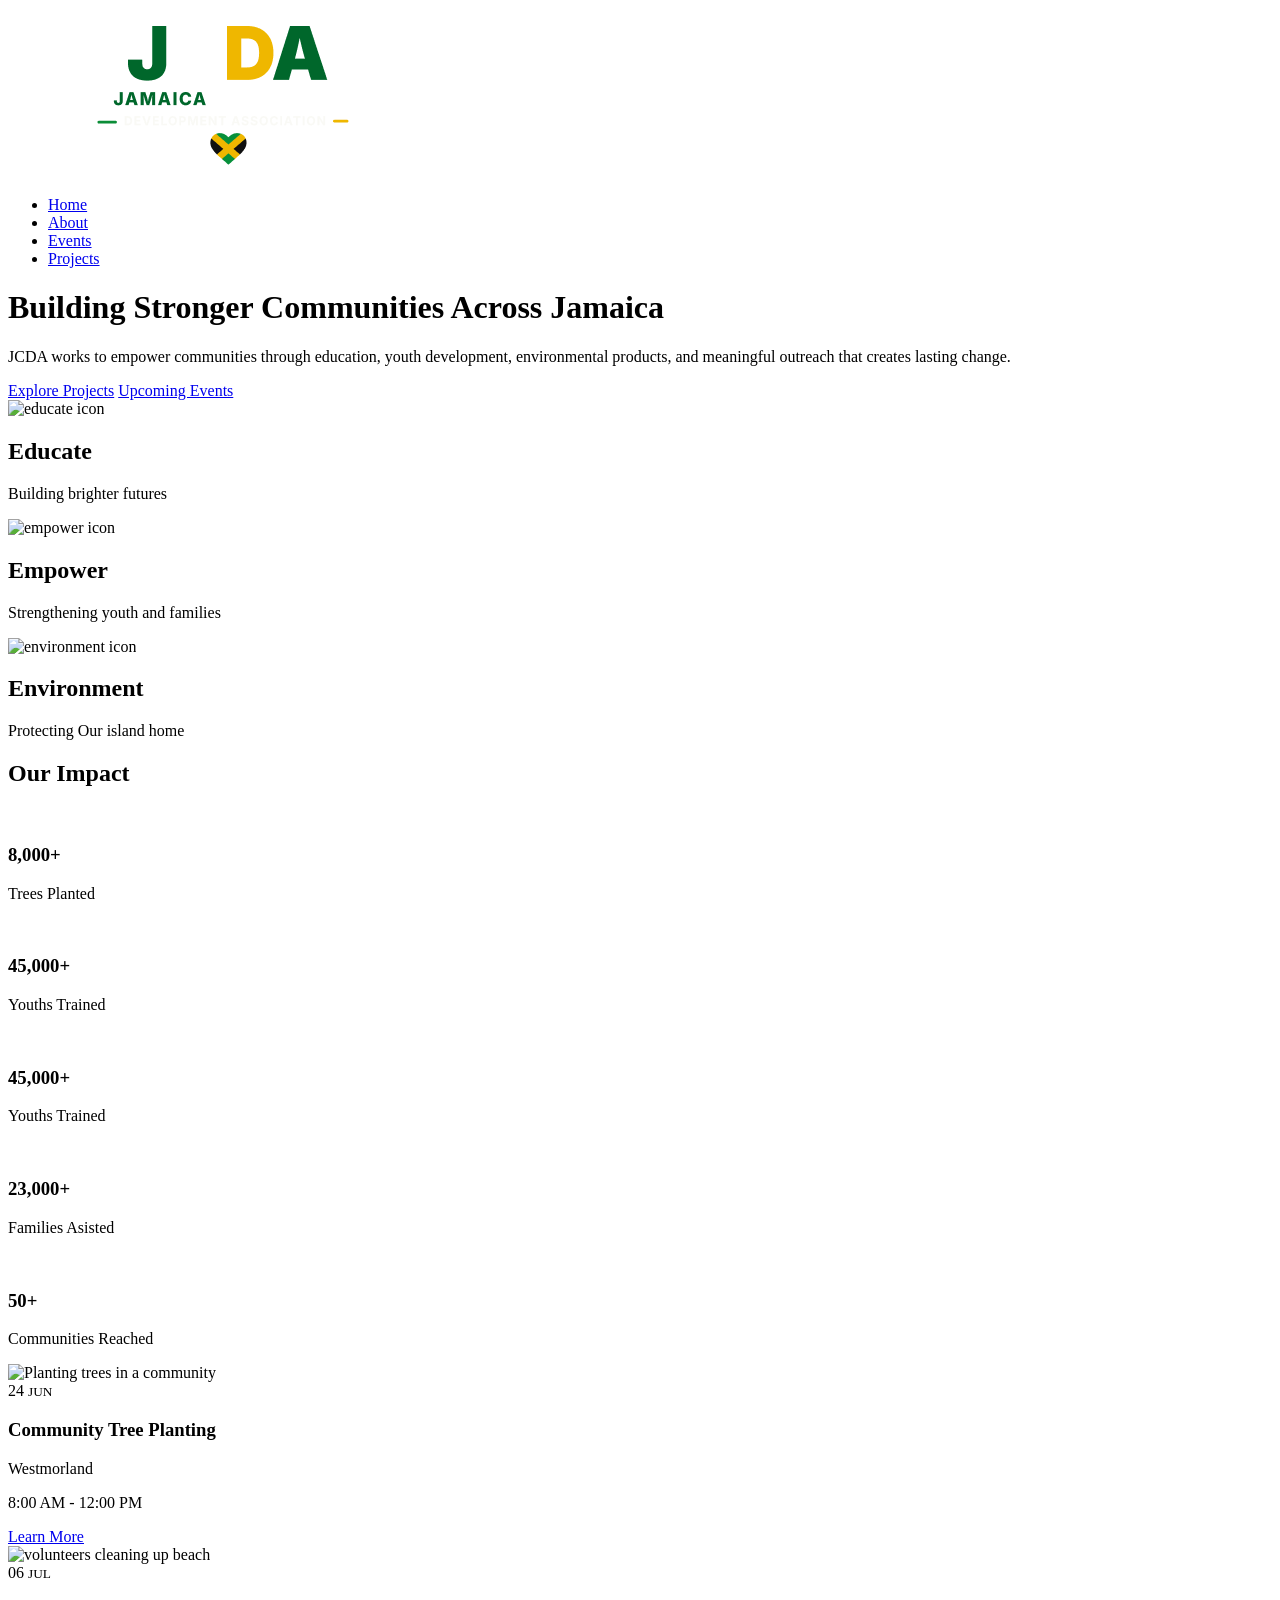
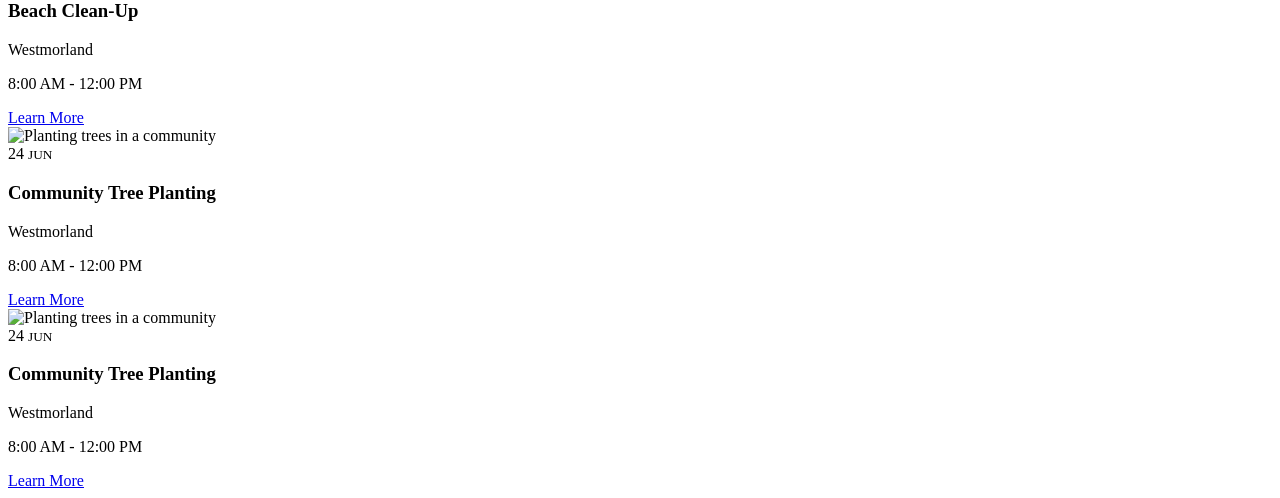
==== index.html @ 57beef75 "html for home page, styles and script added" ====
<!DOCTYPE html>
<html lang="en">

<head>
    <meta charset="UTF-8">
    <meta name="viewport" content="width=device-width, initial-scale=1.0">
    <title>Home Page | JCDA</title>
    <link rel="stylesheet" href="style.css">
</head>

<body>
    <header class="header-bg">
        <div class="overlay"></div>
        <div class="hero-content">
            <div class="nav-content">
                <div class="logo">
                    <img src="images/jcda-logo.png" alt="jcda logo">
                </div>
                <nav class="nav-menu">
                    <ul class="nav-list">
                        <li class="nav-items"><a class="nav-links" href="index.html">Home</a></li>
                        <li class="nav-items"><a class="nav-links" href="about.html">About</a></li>
                        <li class="nav-items"><a class="nav-links" href="events.html">Events</a></li>
                        <li class="nav-items"><a class="nav-links" href="projects-gallery.html">Projects</a></li>
                        <!-- <li class="nav-items"><button><a class="nav-links" href="#">Donate</a></button></li> -->

                    </ul>
                </nav>
            </div>
            <div class="hero">
                <h1 class="hero-text">Building Stronger Communities <span>Across Jamaica</span></h1>
                <div class="underline"></div>
                <p> JCDA works to empower communities through education, youth development, environmental products, and
                    meaningful outreach that creates lasting change.</p>
                <div class="hero-btn">
                    <a href="projects-gallery.html" class="btn primary-btn">Explore Projects</a>
                    <a href="events.html" class="btn secondary-btn">Upcoming Events</a>
                </div>
            </div>

            <div class="focus-area">

                <article class="focus-items focus-educate">
                    <div class="focus-icon">
                        <img src="images/educate-icon.png" alt="educate icon">
                    </div>
                    <div class="focus-text">
                        <h2>Educate</h2>
                        <p>Building brighter futures</p>
                    </div>
                </article>
                <article class="focus-items focus-empower">
                    <div class="focus-icon">
                        <img src="images/empower-icon.png" alt="empower icon">
                    </div>
                    <div class="focus-text">
                        <h2>Empower</h2>
                        <p>Strengthening youth and families</p>
                    </div>
                </article>
                <article class="focus-items focus-environment">
                    <div class="focus-icon">
                        <img src="images/environment-icon.png" alt="environment icon">
                    </div>
                    <div class="focus-text">
                        <h2>Environment</h2>
                        <p>Protecting Our island home</p>
                    </div>
                </article>
            </div>
        </div>
        <div>
        </div>
    </header>
    <main>
        <section class="impact-sec">
            <div class="impact-content">
                <div class="impact-title">
                    <h2>Our Impact</h2>
                </div>
                <div class="impact-list">
                    <article class="impact-items">
                        <div class="impact-icon green-icon">
                            <img src="images/tree-icon.png" alt="">
                        </div>
                        <div class="impact-text">
                            <h3>8,000+</h3>
                            <p>Trees Planted</p>
                        </div>
                    </article>

                    <article class="impact-items">
                        <div class="impact-icon green-icon-color">
                            <img src="images/youth-icon.png" alt="">
                        </div>
                        <div class="impact-text">
                            <h3>45,000+</h3>
                            <p>Youths Trained</p>
                        </div>
                    </article>

                    <article class="impact-items">
                        <div class="impact-icon gold-icon-color">
                            <img src="images/youth-icon.png" alt="">
                        </div>
                        <div class="impact-text">
                            <h3>45,000+</h3>
                            <p>Youths Trained</p>
                        </div>
                    </article>

                     <article class="impact-items">
                        <div class="impact-icon green-icon-color">
                            <img src="images/youth-icon.png" alt="">
                        </div>
                        <div class="impact-text">
                            <h3>23,000+</h3>
                            <p>Families Asisted</p>
                        </div>
                    </article>

                     <article class="impact-items">
                        <div class="impact-icon green-icon-color">
                            <img src="images/community-center-icon.png" alt="">
                        </div>
                        <div class="impact-text">
                            <h3>50+</h3>
                            <p>Communities Reached</p>
                        </div>
                    </article>
                </div>

            </div>

        </section>

        <div class="events_list">
            <article class="event-card">
                <div class="event-image">
                    <img src="images/tree_planting" alt="Planting trees in a community">

                    <div class="event-date">
                        <span>24</span>
                        <small>JUN</small>
                    </div>
                </div>

                <div class="event-content">
                    <h3>Community Tree Planting</h3>
                    <p class="event-location"> Westmorland</p>
                    <p class="event-time"> 8:00 AM - 12:00 PM</p>
                    <a href="events.html" class="learn-link">Learn More</a>
                </div>

            </article>

             <article class="event-card">
                <div class="event-image">
                    <img src="images/beach_clean_up" alt="volunteers cleaning up beach">

                    <div class="event-date">
                        <span>06</span>
                        <small>JUL</small>
                    </div>
                </div>

                <div class="event-content">
                    <h3>Beach Clean-Up</h3>
                    <p class="event-location"> Westmorland</p>
                    <p class="event-time"> 8:00 AM - 12:00 PM</p>
                    <a href="events.html" class="learn-link">Learn More</a>
                </div>

            </article>
             <article class="event-card">
                <div class="event-image">
                    <img src="images/tree_planting" alt="Planting trees in a community">

                    <div class="event-date">
                        <span>24</span>
                        <small>JUN</small>
                    </div>
                </div>

                <div class="event-content">
                    <h3>Community Tree Planting</h3>
                    <p class="event-location"> Westmorland</p>
                    <p class="event-time"> 8:00 AM - 12:00 PM</p>
                    <a href="events.html" class="learn-link">Learn More</a>
                </div>

            </article>
             <article class="event-card">
                <div class="event-image">
                    <img src="images/tree_planting" alt="Planting trees in a community">

                    <div class="event-date">
                        <span>24</span>
                        <small>JUN</small>
                    </div>
                </div>

                <div class="event-content">
                    <h3>Community Tree Planting</h3>
                    <p class="event-location"> Westmorland</p>
                    <p class="event-time"> 8:00 AM - 12:00 PM</p>
                    <a href="events.html" class="learn-link">Learn More</a>
                </div>

            </article>
        </div>

    </main>

</body>

</html>
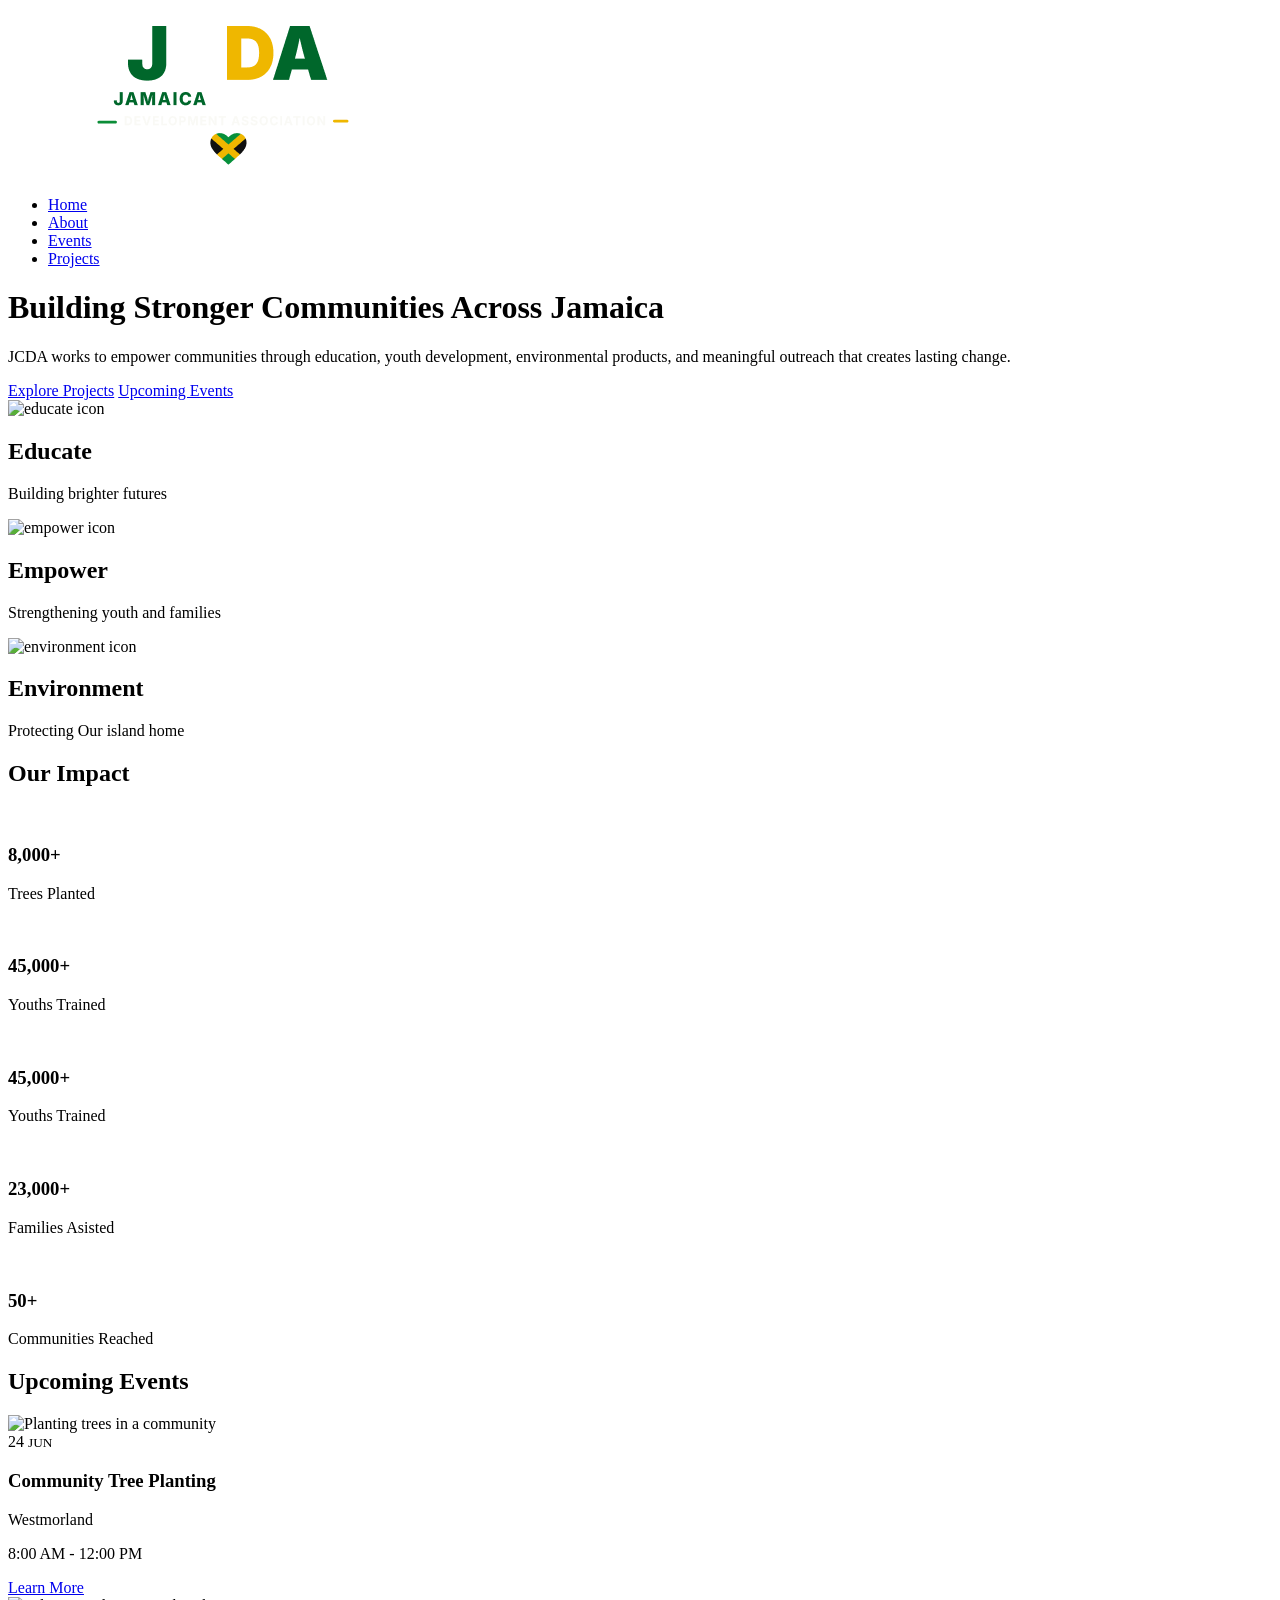
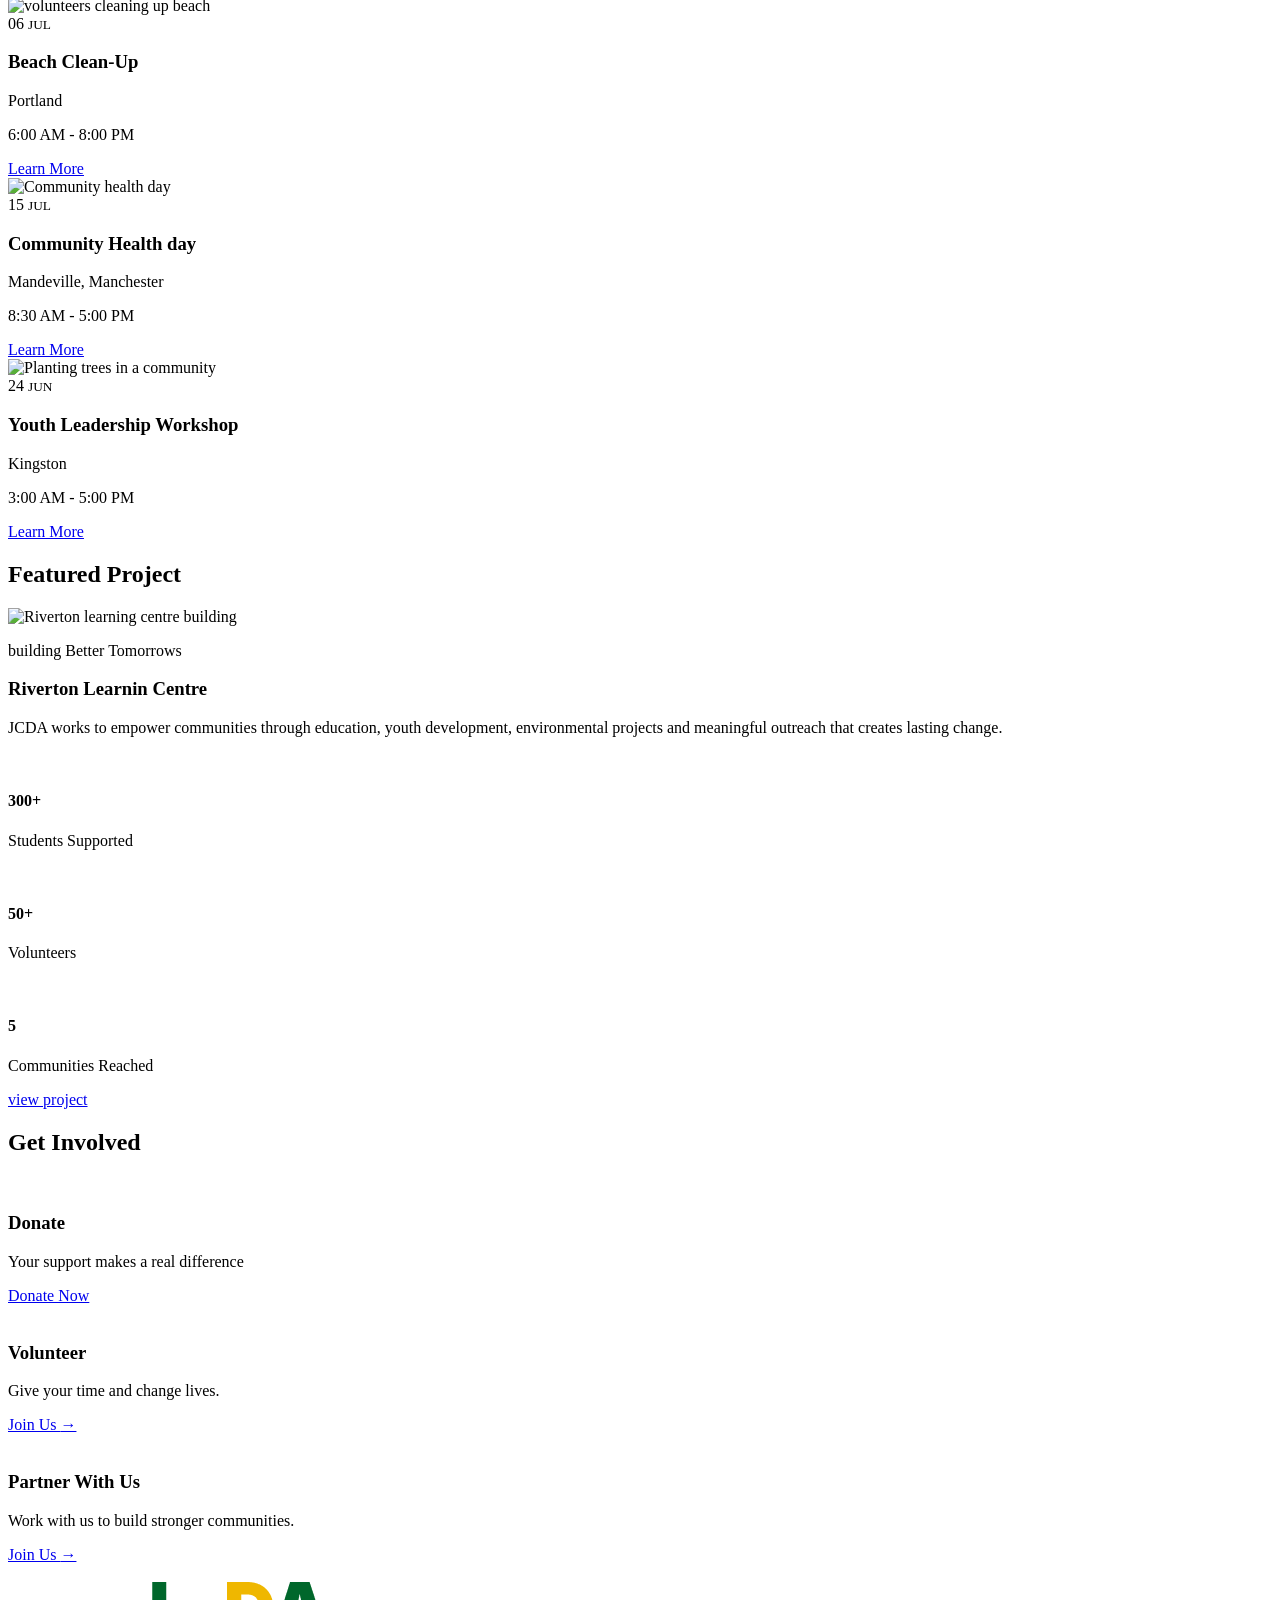
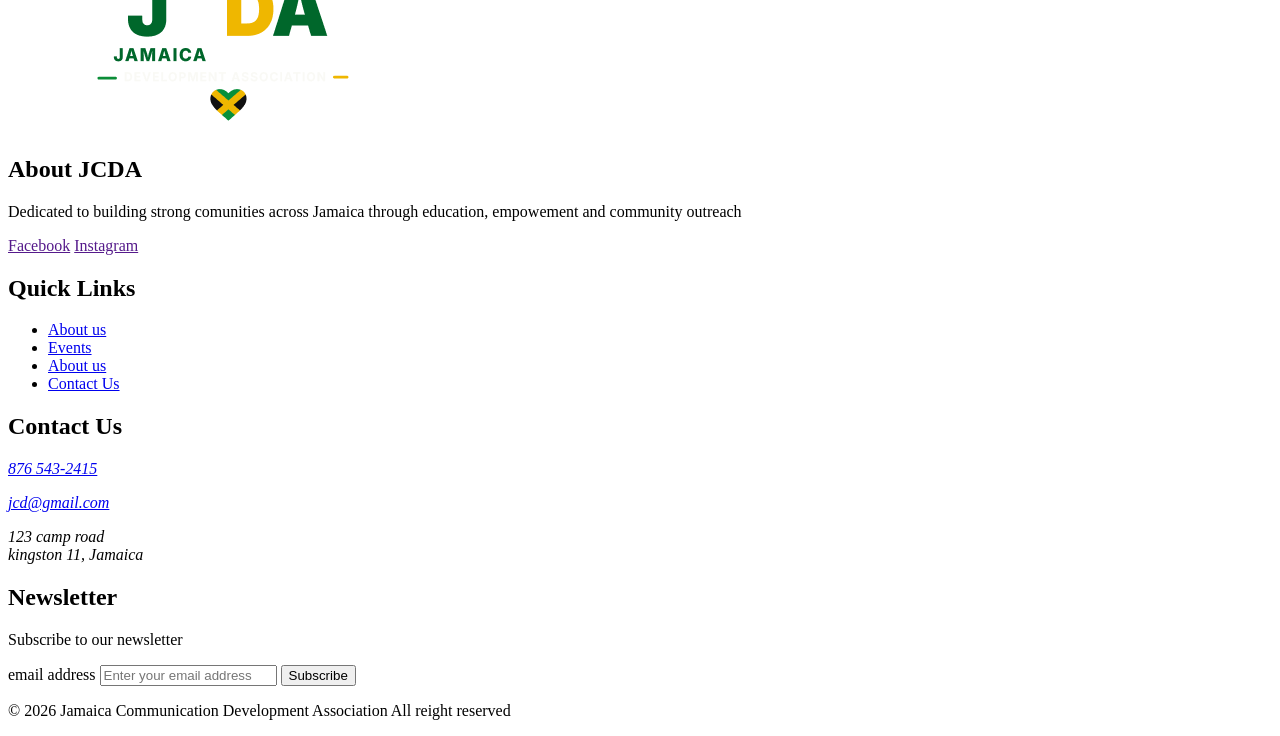
==== commit 3994787e: "homepage html finish" ====
--- a/index.html
+++ b/index.html
@@ -1,217 +1,416 @@
-<!DOCTYPE html>
+<!doctype html>
 <html lang="en">
-
-<head>
-    <meta charset="UTF-8">
-    <meta name="viewport" content="width=device-width, initial-scale=1.0">
+  <head>
+    <meta charset="UTF-8" />
+    <meta name="viewport" content="width=device-width, initial-scale=1.0" />
     <title>Home Page | JCDA</title>
-    <link rel="stylesheet" href="style.css">
-</head>
-
-<body>
+    <link rel="stylesheet" href="style.css" />
+  </head>
+
+  <body>
     <header class="header-bg">
-        <div class="overlay"></div>
-        <div class="hero-content">
-            <div class="nav-content">
-                <div class="logo">
-                    <img src="images/jcda-logo.png" alt="jcda logo">
-                </div>
-                <nav class="nav-menu">
-                    <ul class="nav-list">
-                        <li class="nav-items"><a class="nav-links" href="index.html">Home</a></li>
-                        <li class="nav-items"><a class="nav-links" href="about.html">About</a></li>
-                        <li class="nav-items"><a class="nav-links" href="events.html">Events</a></li>
-                        <li class="nav-items"><a class="nav-links" href="projects-gallery.html">Projects</a></li>
-                        <!-- <li class="nav-items"><button><a class="nav-links" href="#">Donate</a></button></li> -->
-
-                    </ul>
-                </nav>
-            </div>
-            <div class="hero">
-                <h1 class="hero-text">Building Stronger Communities <span>Across Jamaica</span></h1>
-                <div class="underline"></div>
-                <p> JCDA works to empower communities through education, youth development, environmental products, and
-                    meaningful outreach that creates lasting change.</p>
-                <div class="hero-btn">
-                    <a href="projects-gallery.html" class="btn primary-btn">Explore Projects</a>
-                    <a href="events.html" class="btn secondary-btn">Upcoming Events</a>
-                </div>
-            </div>
-
-            <div class="focus-area">
-
-                <article class="focus-items focus-educate">
-                    <div class="focus-icon">
-                        <img src="images/educate-icon.png" alt="educate icon">
+      <div class="overlay"></div>
+      <div class="hero-content">
+        <div class="nav-content">
+          <div class="logo">
+            <img src="images/jcda-logo.png" alt="jcda logo" />
+          </div>
+          <nav class="nav-menu">
+            <ul class="nav-list">
+              <li class="nav-items"><a class="nav-links" href="index.html">Home</a></li>
+              <li class="nav-items"><a class="nav-links" href="about.html">About</a></li>
+              <li class="nav-items"><a class="nav-links" href="events.html">Events</a></li>
+              <li class="nav-items"><a class="nav-links" href="projects-gallery.html">Projects</a></li>
+              <!-- <li class="nav-items"><button><a class="nav-links" href="#">Donate</a></button></li> -->
+            </ul>
+          </nav>
+        </div>
+        <div class="hero">
+          <h1 class="hero-text">Building Stronger Communities <span>Across Jamaica</span></h1>
+          <div class="underline"></div>
+          <p>
+            JCDA works to empower communities through education, youth development, environmental products, and
+            meaningful outreach that creates lasting change.
+          </p>
+          <div class="hero-btn">
+            <a href="projects-gallery.html" class="btn primary-btn">Explore Projects</a>
+            <a href="events.html" class="btn secondary-btn">Upcoming Events</a>
+          </div>
+        </div>
+
+        <div class="focus-area">
+          <article class="focus-items focus-educate">
+            <div class="focus-icon">
+              <img src="images/educate-icon.png" alt="educate icon" />
+            </div>
+            <div class="focus-text">
+              <h2>Educate</h2>
+              <p>Building brighter futures</p>
+            </div>
+          </article>
+          <article class="focus-items focus-empower">
+            <div class="focus-icon">
+              <img src="images/empower-icon.png" alt="empower icon" />
+            </div>
+            <div class="focus-text">
+              <h2>Empower</h2>
+              <p>Strengthening youth and families</p>
+            </div>
+          </article>
+          <article class="focus-items focus-environment">
+            <div class="focus-icon">
+              <img src="images/environment-icon.png" alt="environment icon" />
+            </div>
+            <div class="focus-text">
+              <h2>Environment</h2>
+              <p>Protecting Our island home</p>
+            </div>
+          </article>
+        </div>
+      </div>
+      <div></div>
+    </header>
+    <main>
+      <section class="impact-sec">
+        <div class="impact-content">
+          <div class="impact-title">
+            <h2>Our Impact</h2>
+          </div>
+          <div class="impact-list">
+            <article class="impact-items">
+              <div class="impact-icon green-icon">
+                <img src="images/tree-icon.png" alt="" />
+              </div>
+              <div class="impact-text">
+                <h3>8,000+</h3>
+                <p>Trees Planted</p>
+              </div>
+            </article>
+
+            <article class="impact-items">
+              <div class="impact-icon green-icon-color">
+                <img src="images/youth-icon.png" alt="" />
+              </div>
+              <div class="impact-text">
+                <h3>45,000+</h3>
+                <p>Youths Trained</p>
+              </div>
+            </article>
+
+            <article class="impact-items">
+              <div class="impact-icon gold-icon-color">
+                <img src="images/youth-icon.png" alt="" />
+              </div>
+              <div class="impact-text">
+                <h3>45,000+</h3>
+                <p>Youths Trained</p>
+              </div>
+            </article>
+
+            <article class="impact-items">
+              <div class="impact-icon green-icon-color">
+                <img src="images/youth-icon.png" alt="" />
+              </div>
+              <div class="impact-text">
+                <h3>23,000+</h3>
+                <p>Families Asisted</p>
+              </div>
+            </article>
+
+            <article class="impact-items">
+              <div class="impact-icon green-icon-color">
+                <img src="images/community-center-icon.png" alt="" />
+              </div>
+              <div class="impact-text">
+                <h3>50+</h3>
+                <p>Communities Reached</p>
+              </div>
+            </article>
+          </div>
+        </div>
+      </section>
+
+      <section class="events-section">
+        <div class="section-content">
+
+          <div class="section-heading">
+            <h2>Upcoming Events</h2>
+            <div class="heading-underline"></div>
+          </div>
+
+          <div class="event_list">
+            <article class="event-card">
+              <div class="event-image">
+                <img src="images/tree_planting" alt="Planting trees in a community" />
+
+                <div class="event-date">
+                  <span>24</span>
+                  <small>JUN</small>
+                </div>
+              </div>
+
+              <div class="event-content">
+                <h3>Community Tree Planting</h3>
+                <p class="event-location">Westmorland</p>
+                <p class="event-time">8:00 AM - 12:00 PM</p>
+                <a href="events.html" class="learn-link">Learn More</a>
+              </div>
+            </article>
+
+            <article class="event-card">
+              <div class="event-image">
+                <img src="images/beach_clean_up.png" alt="volunteers cleaning up beach" />
+
+                <div class="event-date">
+                  <span>06</span>
+                  <small>JUL</small>
+                </div>
+              </div>
+
+              <div class="event-content">
+                <h3>Beach Clean-Up</h3>
+                <p class="event-location">Portland</p>
+                <p class="event-time">6:00 AM - 8:00 PM</p>
+                <a href="events.html" class="learn-link">Learn More</a>
+              </div>
+            </article>
+            <article class="event-card">
+              <div class="event-image">
+                <img src="images/health_day.png" alt="Community health day" />
+
+                <div class="event-date">
+                  <span>15</span>
+                  <small>JUL</small>
+                </div>
+              </div>
+
+              <div class="event-content">
+                <h3>Community Health day</h3>
+                <p class="event-location">Mandeville, Manchester</p>
+                <p class="event-time">8:30 AM - 5:00 PM</p>
+                <a href="events.html" class="learn-link">Learn More</a>
+              </div>
+            </article>
+            <article class="event-card">
+              <div class="event-image">
+                <img src="images/youth_workshop.png" alt="Planting trees in a community" />
+
+                <div class="event-date">
+                  <span>24</span>
+                  <small>JUN</small>
+                </div>
+              </div>
+
+              <div class="event-content">
+                <h3>Youth Leadership Workshop</h3>
+                <p class="event-location">Kingston</p>
+                <p class="event-time">3:00 AM - 5:00 PM</p>
+                <a href="events.html" class="learn-link">Learn More</a>
+              </div>
+            </article>
+          </div>
+        </div>
+
+      </section>
+      <section class="featured-section">
+        <div class="section-content">
+            <h2>Featured Project</h2>
+            <div class="heading-underline"></div>
+        <article class="featured-project">
+            <div class="featured-image">
+                <img src="images/reverton-learning-centre.png" alt="Riverton learning centre building">
+            </div>
+            <div class="featured-content">
+                <p class="featured-label">
+                    building Better Tomorrows
+                </p>
+
+                <h3>Riverton Learnin Centre</h3>
+
+                <p class="featured-description">
+                    JCDA works to empower communities through education,
+                    youth development, environmental projects and meaningful
+                    outreach that creates lasting change.
+                </p>
+
+                <div class="project-stat-list">
+                    <article class="project-stat-items">
+                        <img src="images/book-icon.png" alt="">
+
+                        <div>
+                            <h4>300+</h4>
+                            <p>Students Supported</p>
+                        </div>
+                    </article>
+
+                     <article class="project-stat-items">
+                        <img src="images/volunteer-icon.png" alt="">
+
+                        <div>
+                            <h4>50+</h4>
+                            <p>Volunteers</p>
+                        </div>
+                    </article>
+
+                    <article class="project-stat-items">
+                        <img src="images/building-icon.png" alt="">
+
+                        <div>
+                            <h4>5</h4>
+                            <p>Communities Reached</p>
+                        </div>
+                    </article>
+                    <a href="projects-gallery.html" class="btn secondary-btn project-btn">
+                        view project
+                    </a>
+                    
+                </div>
+            </div>
+
+        </article>
+        </div>
+    </section>
+
+    <section class="involved-section">
+        <div class="section-content involved-content">
+            <div class="involved-heading">
+                <h2>Get Involved</h2>
+                <div class="heading-underline"></div>
+            </div>
+
+            <div class="involved-list">
+                <article class="involved-items">
+                    <div class="involved-icon">
+                        <img src="images/donate-icon.png" alt="">
                     </div>
-                    <div class="focus-text">
-                        <h2>Educate</h2>
-                        <p>Building brighter futures</p>
+                    <div class="involved-text">
+                        <h3>Donate</h3>
+                        <p>Your support makes a real difference</p>
+                        <a href="contact.html" class="involved-link">
+                            Donate Now
+                        </a>
                     </div>
                 </article>
-                <article class="focus-items focus-empower">
-                    <div class="focus-icon">
-                        <img src="images/empower-icon.png" alt="empower icon">
-                    </div>
-                    <div class="focus-text">
-                        <h2>Empower</h2>
-                        <p>Strengthening youth and families</p>
-                    </div>
+
+                <article class="involved-items">
+                        <div class="involved-icon">
+                            <img src="images/volunteer-hands-icon.png"
+                                alt="">
+                        </div>
+
+                        <div class="involved-text">
+                            <h3>Volunteer</h3>
+                            <p>Give your time and change lives.</p>
+
+                            <a href="contact.html" class="involved-link">
+                                Join Us
+                                <span aria-hidden="true">→</span>
+                            </a>
+                        </div>
                 </article>
-                <article class="focus-items focus-environment">
-                    <div class="focus-icon">
-                        <img src="images/environment-icon.png" alt="environment icon">
-                    </div>
-                    <div class="focus-text">
-                        <h2>Environment</h2>
-                        <p>Protecting Our island home</p>
-                    </div>
-                </article>
-            </div>
-        </div>
-        <div>
-        </div>
-    </header>
-    <main>
-        <section class="impact-sec">
-            <div class="impact-content">
-                <div class="impact-title">
-                    <h2>Our Impact</h2>
-                </div>
-                <div class="impact-list">
-                    <article class="impact-items">
-                        <div class="impact-icon green-icon">
-                            <img src="images/tree-icon.png" alt="">
-                        </div>
-                        <div class="impact-text">
-                            <h3>8,000+</h3>
-                            <p>Trees Planted</p>
+                <article class="involved-items">
+                        <div class="involved-icon">
+                            <img src="images/partner-icon.png"
+                                alt="">
+                        </div>
+
+                        <div class="involved-text">
+                            <h3>Partner With Us</h3>
+                            <p>Work with us to build stronger communities.</p>
+
+                            <a href="contact.html" class="involved-link">
+                                Join Us
+                                <span aria-hidden="true">→</span>
+                            </a>
                         </div>
                     </article>
-
-                    <article class="impact-items">
-                        <div class="impact-icon green-icon-color">
-                            <img src="images/youth-icon.png" alt="">
-                        </div>
-                        <div class="impact-text">
-                            <h3>45,000+</h3>
-                            <p>Youths Trained</p>
-                        </div>
-                    </article>
-
-                    <article class="impact-items">
-                        <div class="impact-icon gold-icon-color">
-                            <img src="images/youth-icon.png" alt="">
-                        </div>
-                        <div class="impact-text">
-                            <h3>45,000+</h3>
-                            <p>Youths Trained</p>
-                        </div>
-                    </article>
-
-                     <article class="impact-items">
-                        <div class="impact-icon green-icon-color">
-                            <img src="images/youth-icon.png" alt="">
-                        </div>
-                        <div class="impact-text">
-                            <h3>23,000+</h3>
-                            <p>Families Asisted</p>
-                        </div>
-                    </article>
-
-                     <article class="impact-items">
-                        <div class="impact-icon green-icon-color">
-                            <img src="images/community-center-icon.png" alt="">
-                        </div>
-                        <div class="impact-text">
-                            <h3>50+</h3>
-                            <p>Communities Reached</p>
-                        </div>
-                    </article>
-                </div>
-
-            </div>
-
-        </section>
-
-        <div class="events_list">
-            <article class="event-card">
-                <div class="event-image">
-                    <img src="images/tree_planting" alt="Planting trees in a community">
-
-                    <div class="event-date">
-                        <span>24</span>
-                        <small>JUN</small>
-                    </div>
-                </div>
-
-                <div class="event-content">
-                    <h3>Community Tree Planting</h3>
-                    <p class="event-location"> Westmorland</p>
-                    <p class="event-time"> 8:00 AM - 12:00 PM</p>
-                    <a href="events.html" class="learn-link">Learn More</a>
-                </div>
-
-            </article>
-
-             <article class="event-card">
-                <div class="event-image">
-                    <img src="images/beach_clean_up" alt="volunteers cleaning up beach">
-
-                    <div class="event-date">
-                        <span>06</span>
-                        <small>JUL</small>
-                    </div>
-                </div>
-
-                <div class="event-content">
-                    <h3>Beach Clean-Up</h3>
-                    <p class="event-location"> Westmorland</p>
-                    <p class="event-time"> 8:00 AM - 12:00 PM</p>
-                    <a href="events.html" class="learn-link">Learn More</a>
-                </div>
-
-            </article>
-             <article class="event-card">
-                <div class="event-image">
-                    <img src="images/tree_planting" alt="Planting trees in a community">
-
-                    <div class="event-date">
-                        <span>24</span>
-                        <small>JUN</small>
-                    </div>
-                </div>
-
-                <div class="event-content">
-                    <h3>Community Tree Planting</h3>
-                    <p class="event-location"> Westmorland</p>
-                    <p class="event-time"> 8:00 AM - 12:00 PM</p>
-                    <a href="events.html" class="learn-link">Learn More</a>
-                </div>
-
-            </article>
-             <article class="event-card">
-                <div class="event-image">
-                    <img src="images/tree_planting" alt="Planting trees in a community">
-
-                    <div class="event-date">
-                        <span>24</span>
-                        <small>JUN</small>
-                    </div>
-                </div>
-
-                <div class="event-content">
-                    <h3>Community Tree Planting</h3>
-                    <p class="event-location"> Westmorland</p>
-                    <p class="event-time"> 8:00 AM - 12:00 PM</p>
-                    <a href="events.html" class="learn-link">Learn More</a>
-                </div>
-
-            </article>
-        </div>
-
+            </div>
+        </div>
+
+    </section>
     </main>
 
-</body>
-
-</html>+
+    <footer class="footer-section">
+        <div class="section-content footer-content">
+            <div class="footer-logo">
+                <a href="index.html">
+                    <img src="images/jcda-logo.png" alt="Jamaica community development association log">
+                </a>
+            </div>
+
+            <div class="footer-items">
+                <h2>About JCDA</h2>
+                <p>
+                    Dedicated to building strong comunities across Jamaica through education, empowement and community outreach
+
+                </p>
+
+                <div class="social-links">
+                    <a href="">Facebook</a>
+                    <a href="">Instagram</a>
+                </div>
+
+            </div>
+
+            <div class="footer-items">
+                <h2>Quick Links</h2>
+
+                <ul class="footer-list">
+                    <li><a href="about.html">About us</a></li>
+                    <li><a href="events.html">Events</a></li>
+                    <li><a href="projects-gallery.html">About us</a></li>
+                    <li><a href="contact.html">Contact Us</a></li>
+
+                </ul>
+            </div>
+
+            <div class="footer-items">
+                <h2>Contact Us</h2>
+                <address class="contact-list">
+                    <p>
+                        <a href="tel:8765432415">
+                            876 543-2415
+                        </a>
+                    </p>
+
+                    <p>
+                        <a href="mailto:jcda@gmail.com">
+                            jcd@gmail.com
+                        </a>
+                    </p>
+
+                    <p>
+                        123 camp road <br>
+                        kingston 11, Jamaica
+
+                    </p>
+                </address>
+            </div>
+
+            <div class="footer-items">
+                <h2>Newsletter</h2>
+                <p>Subscribe to our newsletter </p>
+                    <form class="newsletter-form">
+                        <label for="newsletter-email">
+                            email address
+                        </label>
+
+                        <input type="email" name="" id="" placeholder="Enter your email address">
+
+                        <button type="submit" class="subscribe-btn">
+                            Subscribe
+                        </button>
+                    </form>
+            </div>
+
+        </div>
+        <div class="footer-bottom">
+            <p>
+                &copy; 2026 Jamaica Communication Development Association All reight reserved
+            </p>
+        </div>
+        
+    </footer>
+  </body>
+</html>
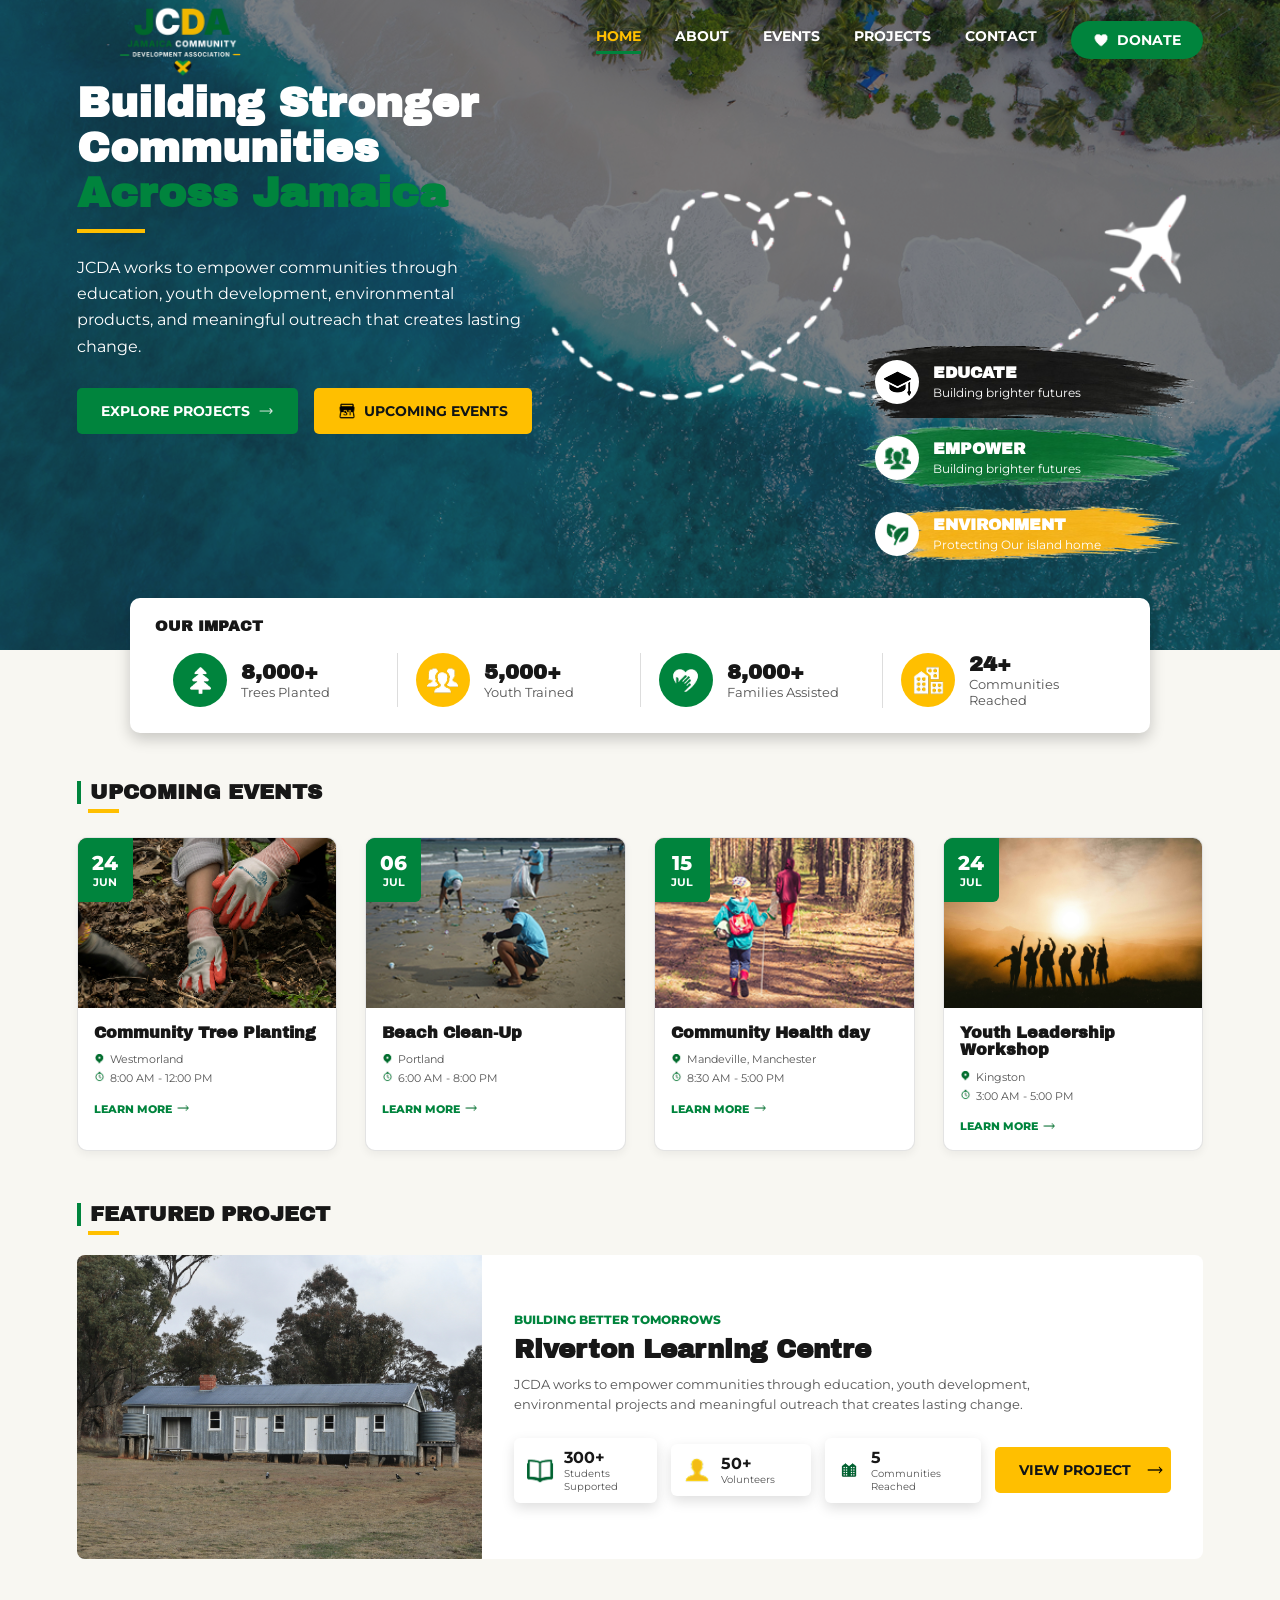
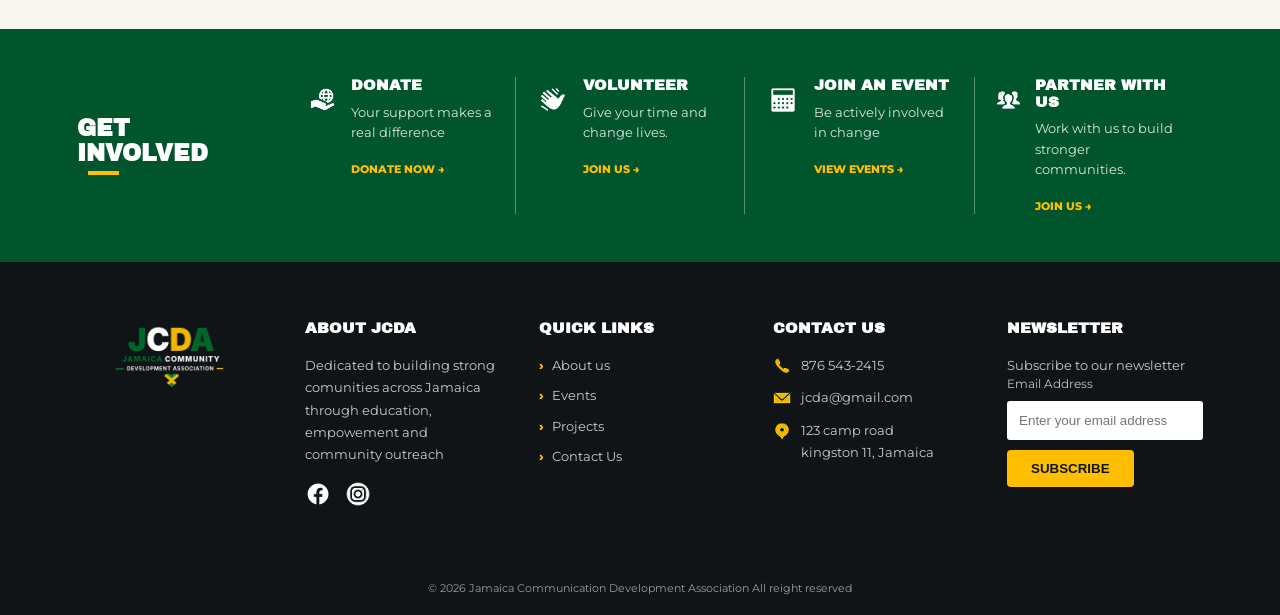
==== commit ec2c1ce7: "added styles images and update html" ====
--- a/index.html
+++ b/index.html
@@ -4,12 +4,13 @@
     <meta charset="UTF-8" />
     <meta name="viewport" content="width=device-width, initial-scale=1.0" />
     <title>Home Page | JCDA</title>
-    <link rel="stylesheet" href="style.css" />
+    <link rel="stylesheet" href="css/style.css" />
   </head>
 
   <body>
     <header class="header-bg">
       <div class="overlay"></div>
+      <img class="heart-plane" src="images/icons/heart_plane.png" alt="" />
       <div class="hero-content">
         <div class="nav-content">
           <div class="logo">
@@ -17,11 +18,12 @@
           </div>
           <nav class="nav-menu">
             <ul class="nav-list">
-              <li class="nav-items"><a class="nav-links" href="index.html">Home</a></li>
-              <li class="nav-items"><a class="nav-links" href="about.html">About</a></li>
-              <li class="nav-items"><a class="nav-links" href="events.html">Events</a></li>
-              <li class="nav-items"><a class="nav-links" href="projects-gallery.html">Projects</a></li>
-              <!-- <li class="nav-items"><button><a class="nav-links" href="#">Donate</a></button></li> -->
+              <li class="nav-items"><a class="nav-links active" href="index.html">Home</a></li>
+              <li class="nav-items"><a class="nav-links" href="#about">About</a></li>
+              <li class="nav-items"><a class="nav-links" href="#events">Events</a></li>
+              <li class="nav-items"><a class="nav-links" href="#featured-project">Projects</a></li>
+              <li class="nav-items"><a class="nav-links" href="#contact">Contact</a></li>
+              <li class="nav-items"><a class="nav-links donate-btn" href="#get-involved"><img src="images/icons/Heart.png" alt="">Donate</a></li>
             </ul>
           </nav>
         </div>
@@ -33,15 +35,15 @@
             meaningful outreach that creates lasting change.
           </p>
           <div class="hero-btn">
-            <a href="projects-gallery.html" class="btn primary-btn">Explore Projects</a>
-            <a href="events.html" class="btn secondary-btn">Upcoming Events</a>
+            <a href="#featured-project" class="btn primary-btn">Explore Projects <img src="images/icons/right_arrow_right.png" alt=""></a>
+            <a href="#events" class="btn secondary-btn"><img src="images/icons/Google Calendar.png" alt="">Upcoming Events</a>
           </div>
         </div>
 
         <div class="focus-area">
           <article class="focus-items focus-educate">
             <div class="focus-icon">
-              <img src="images/educate-icon.png" alt="educate icon" />
+              <img src="images/icons/educate-icon.png" alt="educate icon" />
             </div>
             <div class="focus-text">
               <h2>Educate</h2>
@@ -50,16 +52,16 @@
           </article>
           <article class="focus-items focus-empower">
             <div class="focus-icon">
-              <img src="images/empower-icon.png" alt="empower icon" />
+              <img src="images/icons/empower-icon.png" alt="empower icon" />
             </div>
             <div class="focus-text">
               <h2>Empower</h2>
-              <p>Strengthening youth and families</p>
+              <p>Building brighter futures</p>
             </div>
           </article>
           <article class="focus-items focus-environment">
             <div class="focus-icon">
-              <img src="images/environment-icon.png" alt="environment icon" />
+              <img src="images/icons/environment-icon.png" alt="environment icon" />
             </div>
             <div class="focus-text">
               <h2>Environment</h2>
@@ -71,7 +73,7 @@
       <div></div>
     </header>
     <main>
-      <section class="impact-sec">
+      <section class="impact-sec" id="impact">
         <div class="impact-content">
           <div class="impact-title">
             <h2>Our Impact</h2>
@@ -79,7 +81,7 @@
           <div class="impact-list">
             <article class="impact-items">
               <div class="impact-icon green-icon">
-                <img src="images/tree-icon.png" alt="" />
+                <img src="images/icons/trees-planted-icon.png" alt="" />
               </div>
               <div class="impact-text">
                 <h3>8,000+</h3>
@@ -88,41 +90,31 @@
             </article>
 
             <article class="impact-items">
+              <div class="impact-icon gold-icon-color">
+                <img src="images/icons/people-white-icon.png" alt="" />
+              </div>
+              <div class="impact-text">
+                <h3>5,000+</h3>
+                <p>Youth Trained</p>
+              </div>
+            </article>
+
+            <article class="impact-items">
               <div class="impact-icon green-icon-color">
-                <img src="images/youth-icon.png" alt="" />
+                <img src="images/icons/families-assisted-icon.png" alt="" />
               </div>
               <div class="impact-text">
-                <h3>45,000+</h3>
-                <p>Youths Trained</p>
+                <h3>8,000+</h3>
+                <p>Families Assisted</p>
               </div>
             </article>
 
             <article class="impact-items">
               <div class="impact-icon gold-icon-color">
-                <img src="images/youth-icon.png" alt="" />
+                <img src="images/icons/Downtown_white.png" alt="" />
               </div>
               <div class="impact-text">
-                <h3>45,000+</h3>
-                <p>Youths Trained</p>
-              </div>
-            </article>
-
-            <article class="impact-items">
-              <div class="impact-icon green-icon-color">
-                <img src="images/youth-icon.png" alt="" />
-              </div>
-              <div class="impact-text">
-                <h3>23,000+</h3>
-                <p>Families Asisted</p>
-              </div>
-            </article>
-
-            <article class="impact-items">
-              <div class="impact-icon green-icon-color">
-                <img src="images/community-center-icon.png" alt="" />
-              </div>
-              <div class="impact-text">
-                <h3>50+</h3>
+                <h3>24+</h3>
                 <p>Communities Reached</p>
               </div>
             </article>
@@ -130,7 +122,7 @@
         </div>
       </section>
 
-      <section class="events-section">
+      <section class="events-section" id="events">
         <div class="section-content">
 
           <div class="section-heading">
@@ -141,7 +133,7 @@
           <div class="event_list">
             <article class="event-card">
               <div class="event-image">
-                <img src="images/tree_planting" alt="Planting trees in a community" />
+                <img src="images/community-tree-planting.png" alt="Planting trees in a community" />
 
                 <div class="event-date">
                   <span>24</span>
@@ -153,13 +145,13 @@
                 <h3>Community Tree Planting</h3>
                 <p class="event-location">Westmorland</p>
                 <p class="event-time">8:00 AM - 12:00 PM</p>
-                <a href="events.html" class="learn-link">Learn More</a>
+                <a href="#events" class="learn-link">Learn More</a>
               </div>
             </article>
 
             <article class="event-card">
               <div class="event-image">
-                <img src="images/beach_clean_up.png" alt="volunteers cleaning up beach" />
+                <img src="images/beach-cleanup.png" alt="volunteers cleaning up beach" />
 
                 <div class="event-date">
                   <span>06</span>
@@ -171,12 +163,12 @@
                 <h3>Beach Clean-Up</h3>
                 <p class="event-location">Portland</p>
                 <p class="event-time">6:00 AM - 8:00 PM</p>
-                <a href="events.html" class="learn-link">Learn More</a>
+                <a href="#events" class="learn-link">Learn More</a>
               </div>
             </article>
             <article class="event-card">
               <div class="event-image">
-                <img src="images/health_day.png" alt="Community health day" />
+                <img src="images/community-health-day.png" alt="Community health day" />
 
                 <div class="event-date">
                   <span>15</span>
@@ -188,16 +180,16 @@
                 <h3>Community Health day</h3>
                 <p class="event-location">Mandeville, Manchester</p>
                 <p class="event-time">8:30 AM - 5:00 PM</p>
-                <a href="events.html" class="learn-link">Learn More</a>
+                <a href="#events" class="learn-link">Learn More</a>
               </div>
             </article>
             <article class="event-card">
               <div class="event-image">
-                <img src="images/youth_workshop.png" alt="Planting trees in a community" />
+                <img src="images/youth-leadership-workshop.jpg" alt="Youth leadership workshop" />
 
                 <div class="event-date">
                   <span>24</span>
-                  <small>JUN</small>
+                  <small>JUL</small>
                 </div>
               </div>
 
@@ -205,27 +197,27 @@
                 <h3>Youth Leadership Workshop</h3>
                 <p class="event-location">Kingston</p>
                 <p class="event-time">3:00 AM - 5:00 PM</p>
-                <a href="events.html" class="learn-link">Learn More</a>
+                <a href="#events" class="learn-link">Learn More</a>
               </div>
             </article>
           </div>
         </div>
 
       </section>
-      <section class="featured-section">
+      <section class="featured-section" id="featured-project">
         <div class="section-content">
             <h2>Featured Project</h2>
             <div class="heading-underline"></div>
         <article class="featured-project">
             <div class="featured-image">
-                <img src="images/reverton-learning-centre.png" alt="Riverton learning centre building">
+                <img src="images/riverview-learning-centre.jpg" alt="Riverton learning centre building">
             </div>
             <div class="featured-content">
                 <p class="featured-label">
                     building Better Tomorrows
                 </p>
 
-                <h3>Riverton Learnin Centre</h3>
+                <h3>Riverton Learning Centre</h3>
 
                 <p class="featured-description">
                     JCDA works to empower communities through education,
@@ -235,7 +227,7 @@
 
                 <div class="project-stat-list">
                     <article class="project-stat-items">
-                        <img src="images/book-icon.png" alt="">
+                        <img src="images/icons/students-supported-icon.png" alt="">
 
                         <div>
                             <h4>300+</h4>
@@ -244,7 +236,7 @@
                     </article>
 
                      <article class="project-stat-items">
-                        <img src="images/volunteer-icon.png" alt="">
+                        <img src="images/icons/volunteers-icon.png" alt="">
 
                         <div>
                             <h4>50+</h4>
@@ -253,15 +245,15 @@
                     </article>
 
                     <article class="project-stat-items">
-                        <img src="images/building-icon.png" alt="">
+                        <img src="images/icons/communities-reached-icon.png" alt="">
 
                         <div>
                             <h4>5</h4>
                             <p>Communities Reached</p>
                         </div>
                     </article>
-                    <a href="projects-gallery.html" class="btn secondary-btn project-btn">
-                        view project
+                    <a href="#featured-project" class="btn secondary-btn project-btn">
+                        view project <img src="images/icons/black_arrow.png" alt="">
                     </a>
                     
                 </div>
@@ -271,7 +263,7 @@
         </div>
     </section>
 
-    <section class="involved-section">
+    <section class="involved-section" id="get-involved">
         <div class="section-content involved-content">
             <div class="involved-heading">
                 <h2>Get Involved</h2>
@@ -281,12 +273,12 @@
             <div class="involved-list">
                 <article class="involved-items">
                     <div class="involved-icon">
-                        <img src="images/donate-icon.png" alt="">
+                        <img src="images/icons/donate-icon.png" alt="">
                     </div>
                     <div class="involved-text">
                         <h3>Donate</h3>
                         <p>Your support makes a real difference</p>
-                        <a href="contact.html" class="involved-link">
+                        <a href="#contact" class="involved-link">
                             Donate Now
                         </a>
                     </div>
@@ -294,7 +286,7 @@
 
                 <article class="involved-items">
                         <div class="involved-icon">
-                            <img src="images/volunteer-hands-icon.png"
+                            <img src="images/icons/volunteer-hands-icon.png"
                                 alt="">
                         </div>
 
@@ -302,15 +294,28 @@
                             <h3>Volunteer</h3>
                             <p>Give your time and change lives.</p>
 
-                            <a href="contact.html" class="involved-link">
+                            <a href="#contact" class="involved-link">
                                 Join Us
-                                <span aria-hidden="true">→</span>
                             </a>
                         </div>
                 </article>
                 <article class="involved-items">
                         <div class="involved-icon">
-                            <img src="images/partner-icon.png"
+                            <img src="images/icons/Calendar.png" alt="">
+                        </div>
+
+                        <div class="involved-text">
+                            <h3>Join an Event</h3>
+                            <p>Be actively involved in change</p>
+
+                            <a href="#events" class="involved-link">
+                                View Events
+                            </a>
+                        </div>
+                </article>
+                <article class="involved-items">
+                        <div class="involved-icon">
+                            <img src="images/icons/people-white-icon.png"
                                 alt="">
                         </div>
 
@@ -318,9 +323,8 @@
                             <h3>Partner With Us</h3>
                             <p>Work with us to build stronger communities.</p>
 
-                            <a href="contact.html" class="involved-link">
+                            <a href="#contact" class="involved-link">
                                 Join Us
-                                <span aria-hidden="true">→</span>
                             </a>
                         </div>
                     </article>
@@ -339,7 +343,7 @@
                 </a>
             </div>
 
-            <div class="footer-items">
+            <div class="footer-items" id="about">
                 <h2>About JCDA</h2>
                 <p>
                     Dedicated to building strong comunities across Jamaica through education, empowement and community outreach
@@ -347,20 +351,20 @@
                 </p>
 
                 <div class="social-links">
-                    <a href="">Facebook</a>
-                    <a href="">Instagram</a>
-                </div>
-
-            </div>
-
-            <div class="footer-items">
+                    <a href="https://www.facebook.com/" target="_blank" rel="noopener noreferrer"><img src="images/icons/Facebook.png" alt="Facebook"></a>
+                    <a href="https://www.instagram.com/" target="_blank" rel="noopener noreferrer"><img src="images/icons/Instagram Circle.png" alt="Instagram"></a>
+                </div>
+
+            </div>
+
+            <div class="footer-items" id="contact">
                 <h2>Quick Links</h2>
 
                 <ul class="footer-list">
-                    <li><a href="about.html">About us</a></li>
-                    <li><a href="events.html">Events</a></li>
-                    <li><a href="projects-gallery.html">About us</a></li>
-                    <li><a href="contact.html">Contact Us</a></li>
+                        <li><a href="#about">About us</a></li>
+                        <li><a href="#events">Events</a></li>
+                        <li><a href="#featured-project">Projects</a></li>
+                        <li><a href="#contact">Contact Us</a></li>
 
                 </ul>
             </div>
@@ -369,18 +373,21 @@
                 <h2>Contact Us</h2>
                 <address class="contact-list">
                     <p>
+                        <img src="images/icons/Phone.png" alt="Phone">
                         <a href="tel:8765432415">
                             876 543-2415
                         </a>
                     </p>
 
                     <p>
+                        <img src="images/icons/Email.png" alt="Email">
                         <a href="mailto:jcda@gmail.com">
-                            jcd@gmail.com
+                            jcda@gmail.com
                         </a>
                     </p>
 
                     <p>
+                        <img src="images/icons/Location_yello.png" alt="Location">
                         123 camp road <br>
                         kingston 11, Jamaica
 
--- a/css/style.css
+++ b/css/style.css
@@ -0,0 +1,1075 @@
+/* imported Google fonts */
+@import url('https://fonts.googleapis.com/css2?family=Archivo+Black&family=Montserrat:wght@400;500;600;700&display=swap');
+
+
+:root{
+    --green-dark: #00552d;
+    --primary-green: #00843d;
+    --green-light:#159447;
+    --gold: #ffbf00;
+    --gold-dark:#d99f00;
+    --gold-light: #ffc928;
+    --off-white: #f8f7f2;
+    --text-dark: #171717;
+    --text-muted: #555555;
+    --white: #ffffff;
+    --black: #101416;
+}
+
+*{
+    margin: 0;
+    padding: 0;
+    box-sizing: border-box;
+    text-decoration: none;
+}
+
+html{
+    scroll-behavior:smooth;
+}
+
+
+body{
+    overflow-x:hidden;
+    background-color: var(--off-white);
+    color: var(--text-dark);
+    font-family: 'Montserrat', Arial, sans-serif;
+
+}
+
+h1, h2, h3{
+    font-family: 'Archivo Black', Arial, sans-serif;
+    line-height: 1.1;
+}
+
+
+img{
+    max-width: 100%;
+    display:block
+
+}
+
+ul {
+    list-style: none
+}
+
+.section-content{
+    width: 88%;
+    max-width: 1180px;
+    margin: 0 auto;
+}
+
+.header-bg{
+    position : relative;
+    width: 100%;
+    min-height: 650px;
+    background-image: url('../images/home_banner_img.png');
+    background-size: cover;
+    background-repeat: no-repeat;
+    background-position: center;
+}
+
+.heart-plane{
+    position: absolute;
+    top: 175px;
+    right: 5%;
+    z-index: 2;
+    width: 52%;
+    pointer-events: none;
+}
+
+.header-bg .overlay{
+    position: absolute;
+    background-color: rgb(29, 29, 29, 0.55);
+    top: 0;
+    left: 0;
+    width: 100%;
+    height: 100%;
+    z-index: 1;
+}
+
+.hero-content{
+    position: relative;
+    z-index: 3;
+    width: 88%;
+    max-width: 1180px;
+    min-height: 650px;
+    margin: 0 auto;
+}
+
+.nav-content{
+    padding-top: 20;
+    display: flex;
+    align-items: center;
+    justify-content: space-between;
+}
+
+.logo img {
+    width: 190px;
+    height: auto;
+}
+
+.nav-menu{
+    margin-left: auto;
+}
+
+.nav-list{
+    display: flex;
+    align-items: center;
+    gap:34px;
+}
+
+.nav-items{
+    list-style: none;
+}
+
+.nav-links{
+    list-style: none;
+}
+
+.nav-links{
+    display: inline-block;
+    color: var(--white);
+    position: relative;
+    text-transform: uppercase;
+    padding-bottom: 6px;
+    font-size: 14px;
+    font-weight: 700;
+    border-bottom: 3px solid transparent;
+    transition: border-color 0.3 ease-in-out, color 0.3s ease-in-out;
+}
+
+.nav-links:hover{
+    color: var(--gold);
+    border-bottom-color: var(--primary-green);
+
+}
+
+.active{
+    color: var(--gold);
+    border-bottom-color: var(--primary-green);
+}
+
+.donate-btn{
+    display: inline-flex;
+    align-items: center;
+    gap: 8px;
+    padding: 10px 22px;
+    border-radius: 22px;
+    color: var(--white);
+    background-color: var(--primary-green);
+}
+
+.donate-btn img{
+    width: 16px;
+    height: 16px;
+    object-fit: contain;
+}
+
+.donate-btn,
+.donate-btn:hover{
+    border-bottom: none;
+}
+
+.donate-btn:hover{
+
+}
+
+.hero{
+    min-width: 500px;
+    width: 470px;
+    display: flex;
+    flex-direction: column;
+    justify-content: center;
+    color: var(--primary-green);
+}
+
+.hero-text{
+    color: var(--white);
+    font-family: "Archivo Black", Arial, sans-serif;
+    font-size: 42px;
+    line-height: 1.08;
+}
+
+.hero-text span{
+
+    display: block;
+    color: var(--primary-green);
+}
+
+
+.underline{
+    width: 68px;
+    height: 4px;
+    margin: 12px 0 22px;
+    background-color: var(--gold);
+
+}
+
+.hero p {
+    width: 450px;
+    color: var(--white);
+    font-size: 16px;
+    line-height: 1.65;
+}
+
+.hero-btn{
+    display: flex;
+    gap: 16px;
+    margin-top: 28px;
+
+}
+
+.btn{
+    color: var(--white);
+    padding: 14px 24px;
+    border-radius: 5px;
+    font-size: 14px;
+    font-weight: 700;
+    text-transform: uppercase;
+    cursor: pointer;
+    display: inline-block;
+    transition: transform 0.3s ease, box-shadow 0.3s ease, background-color 0.3s ease;
+
+}
+ .btn:hover{
+    transform:  translateY(-3px);
+    box-shadow: 0 10px 20px rgb(0, 0, 0, 0.20);
+ }
+
+
+ .primary-btn{
+    display: inline-flex;
+    align-items: center;
+    gap: 8px;
+    background-color: var(--primary-green);
+ }
+
+ .primary-btn img{
+    width: 16px;
+    height: 16px;
+    object-fit: contain;
+ }
+
+ .primary-btn:hover{
+    background-color: var(--green-dark);
+ }
+
+ .secondary-btn{
+    display: inline-flex;
+    align-items: center;
+    gap: 8px;
+    color: var(--black);
+    background-color: var(--gold);
+ }
+
+ .secondary-btn img{
+    width: 18px;
+    height: 18px;
+    object-fit: contain;
+ }
+
+ .secondary-btn:hover{
+    background-color: var(--gold-light);
+ }
+
+ .focus-items{
+    min-height: 72px;
+    padding: 10px 22px;
+    display: flex;
+    align-items: center;
+    gap: 14px;
+    background-size: 100% 100%;
+    background-repeat: no-repeat;
+ }
+
+ .focus-educate{
+    background-image: url("../images/icons/black_ink.png");
+ }
+
+.focus-empower{
+    background-image: url("../images/icons/green_ink.png");
+ }
+
+
+  .focus-environment{
+    background-image: url("../images/icons/yellow_ink.png");
+ }
+
+.focus-area{
+    position: absolute;
+    right: 0;
+    bottom: 80px;
+    width: 350px;
+    display: flex;
+    flex-direction: column;
+    gap: 4px;
+}
+
+.focus-icon{
+    width: 44px;
+    height: 44px;
+    flex: 0 0 44px;
+    display: flex;
+    align-items: center;
+    justify-content: center;
+    background-color: var(--white);
+    border-radius: 50%;
+}
+
+.focus-icon img{
+    width: 27px;
+    height: 27px;
+    object-fit: contain;
+}
+
+.focus-text h2{
+    color: var(--white);
+    font-size: 16px;
+    text-transform: uppercase;
+}
+
+.focus-text p{
+    color: var(--white);
+    font-size: 12px;
+    margin-top: 3px;
+}
+
+/* impact section styles */
+.impact-sec{
+    position: relative;
+    z-index: 4;
+    margin-top: -52px;
+}
+
+.impact-content{
+    width: 80%;
+    max-width: 1020px;
+    margin: 0 auto;
+    padding: 20px 25px 25px;
+    background-color: var(--white);
+    border-radius: 10px;
+    box-shadow: 0 6px 15px rgba(0, 0, 0, 0.20);
+}
+
+.impact-title h2{
+    color: var(--text-dark);
+    font-size: 15px;
+    text-transform: uppercase;
+}
+
+.impact-list{
+    display: flex;
+    align-items: center;
+    justify-content: space-between;
+    margin-top: 18px;
+}
+
+.impact-items{
+    flex: 1;
+    display: flex;
+    align-items: center;
+    gap: 14px;
+    padding: 0 18px;
+}
+
+.impact-items + .impact-items{
+    border-left: 1px solid rgba(85, 85, 85, 0.20);
+}
+
+.impact-icon{
+    width: 54px;
+    height: 54px;
+    flex: 0 0 54px;
+    display: flex;
+    align-items: center;
+    justify-content: center;
+    border-radius: 50%;
+}
+
+.green-icon,
+.green-icon-color{
+    background-color: var(--primary-green);
+}
+
+.gold-icon-color{
+    background-color: var(--gold);
+}
+
+.impact-icon img{
+    width: 31px;
+    height: 31px;
+    object-fit: contain;
+}
+
+.impact-text h3{
+    color: var(--text-dark);
+    font-size: 21px;
+}
+
+.impact-text p{
+    color: var(--text-muted);
+    font-size: 13px;
+}
+
+/* section heading styles */
+.section-heading{
+    margin-bottom: 24px;
+}
+
+.section-heading h2,
+.featured-section .section-content > h2{
+    color: var(--text-dark);
+    padding-left: 9px;
+    border-left: 4px solid var(--primary-green);
+    font-size: 21px;
+    text-transform: uppercase;
+}
+
+.heading-underline{
+    width: 31px;
+    height: 4px;
+    margin: 5px 0 0 11px;
+    background-color: var(--gold);
+}
+
+/* upcoming events styles */
+.events-section{
+    padding: 48px 0 38px;
+}
+
+.event_list{
+    display: flex;
+    flex-wrap: wrap;
+    gap: 28px;
+}
+
+.event-card{
+    flex: 1 1 230px;
+    overflow: hidden;
+    background-color: var(--white);
+    border: 1px solid rgba(85, 85, 85, 0.16);
+    border-radius: 10px;
+    box-shadow: 0 4px 9px rgba(0, 0, 0, 0.05);
+    transition: transform 0.3s ease, box-shadow 0.3s ease;
+}
+
+.event-card:hover{
+    transform: translateY(-5px);
+    box-shadow: 0 10px 20px rgba(0, 0, 0, 0.12);
+}
+
+.event-image{
+    position: relative;
+    width: 100%;
+    height: 170px;
+}
+
+.event-image img{
+    width: 100%;
+    height: 100%;
+    object-fit: cover;
+}
+
+.event-date{
+    position: absolute;
+    top: 0;
+    left: 0;
+    width: 55px;
+    height: 64px;
+    display: flex;
+    align-items: center;
+    justify-content: center;
+    flex-direction: column;
+    color: var(--white);
+    background-color: var(--primary-green);
+    border-radius: 0 0 6px 0;
+}
+
+.event-date span{
+    font-size: 20px;
+    font-weight: 800;
+}
+
+.event-date small{
+    font-size: 11px;
+    font-weight: 700;
+}
+
+.event-content{
+    padding: 16px;
+}
+
+.event-content h3{
+    color: var(--text-dark);
+    font-size: 16px;
+    margin-bottom: 9px;
+}
+
+.event-location,
+.event-time{
+    color: var(--text-muted);
+    font-size: 11px;
+    line-height: 1.7;
+}
+
+.event-location::before{
+    content: "";
+    display: inline-block;
+    width: 11px;
+    height: 14px;
+    margin-right: 5px;
+    vertical-align: -2px;
+    background: url("../images/icons/Location.png") center / contain no-repeat;
+}
+
+.event-time::before{
+    content: "";
+    display: inline-block;
+    width: 11px;
+    height: 14px;
+    margin-right: 5px;
+    vertical-align: -2px;
+    background: url("../images/icons/Pocket Watch.png") center / contain no-repeat;
+}
+
+.learn-link{
+    display: inline-block;
+    color: var(--primary-green);
+    font-size: 11px;
+    font-weight: 800;
+    text-transform: uppercase;
+    margin-top: 14px;
+}
+
+.learn-link::after{
+    content: "";
+    display: inline-block;
+    width: 13px;
+    height: 13px;
+    margin-left: 5px;
+    vertical-align: -2px;
+    background: url("../images/icons/Right Arrow_green.png") center / contain no-repeat;
+}
+
+.learn-link:hover{
+    color: var(--gold);
+}
+
+/* featured project styles */
+.featured-section{
+    padding: 14px 0 70px;
+}
+
+.featured-section .heading-underline{
+    margin-bottom: 20px;
+}
+
+.featured-project{
+    min-height: 240px;
+    display: flex;
+    background-color: var(--white);
+    border-radius: 8px;
+    overflow: hidden;
+}
+
+.featured-image{
+    flex: 0 0 36%;
+}
+
+.featured-image img{
+    width: 100%;
+    height: 100%;
+    object-fit: cover;
+}
+
+.featured-content{
+    flex: 1;
+    padding: 25px 32px;
+    display: flex;
+    justify-content: center;
+    flex-direction: column;
+}
+
+.featured-label{
+    color: var(--primary-green);
+    font-size: 12px;
+    font-weight: 800;
+    text-transform: uppercase;
+    margin-bottom: 8px;
+}
+
+.featured-content h3{
+    color: var(--text-dark);
+    font-size: 26px;
+    margin-bottom: 10px;
+}
+
+.featured-description{
+    color: var(--text-muted);
+    font-size: 13px;
+    line-height: 1.55;
+    max-width: 550px;
+}
+
+.project-stat-list{
+    display: flex;
+    align-items: center;
+    gap: 14px;
+    margin-top: 24px;
+}
+
+.project-stat-items{
+    min-width: 140px;
+    padding: 10px 12px;
+    display: flex;
+    align-items: center;
+    gap: 10px;
+    background-color: var(--white);
+    border-radius: 6px;
+    box-shadow: 0 5px 13px rgba(0, 0, 0, 0.13);
+}
+
+.project-stat-items img{
+    width: 28px;
+    height: 28px;
+    object-fit: contain;
+}
+
+.project-stat-items h4{
+    color: var(--text-dark);
+    font-size: 16px;
+}
+
+.project-stat-items p{
+    color: var(--text-muted);
+    font-size: 10px;
+}
+
+.project-btn img{
+    width: 16px;
+    height: 16px;
+    margin-left: 8px;
+    object-fit: contain;
+}
+
+.project-btn{
+    margin-left: auto;
+    white-space: nowrap;
+}
+
+/* get involved styles */
+.involved-section{
+    padding: 48px 0;
+    color: var(--white);
+    background-color: var(--green-dark);
+}
+
+.involved-content{
+    display: flex;
+    align-items: center;
+    gap: 30px;
+}
+
+.involved-heading{
+    flex: 0 0 180px;
+}
+
+.involved-heading h2{
+    color: var(--white);
+    font-size: 23px;
+    text-transform: uppercase;
+}
+
+.involved-list{
+    flex: 1;
+    display: flex;
+    align-items: stretch;
+}
+
+.involved-items{
+    flex: 1;
+    padding: 0 22px;
+    display: flex;
+    gap: 15px;
+}
+
+.involved-items + .involved-items{
+    border-left: 1px solid rgba(255, 255, 255, 0.35);
+}
+
+.involved-icon img{
+    width: 45px;
+    height: 45px;
+    object-fit: contain;
+}
+
+.involved-text h3{
+    color: var(--white);
+    font-size: 15px;
+    text-transform: uppercase;
+}
+
+.involved-text p{
+    color: rgba(255, 255, 255, 0.85);
+    font-size: 13px;
+    line-height: 1.55;
+    margin: 8px 0 16px;
+}
+
+.involved-link{
+    color: var(--gold);
+    font-size: 11px;
+    font-weight: 800;
+    text-transform: uppercase;
+}
+
+.involved-link:hover{
+    color: var(--white);
+}
+
+.involved-link::after{
+    content: " →";
+}
+
+/* footer styles */
+.footer-section{
+    color: var(--white);
+    background-color: var(--black);
+    padding-top: 58px;
+}
+
+.footer-content{
+    display: flex;
+    align-items: flex-start;
+    justify-content: space-between;
+    gap: 38px;
+}
+
+.footer-logo{
+    flex: 0 0 190px;
+}
+
+.footer-logo img{
+    width: 170px;
+}
+
+.footer-items{
+    flex: 1;
+}
+
+.footer-items h2{
+    color: var(--white);
+    font-size: 15px;
+    text-transform: uppercase;
+    margin-bottom: 18px;
+}
+
+.footer-items p,
+.footer-items a,
+.contact-list{
+    color: rgba(255, 255, 255, 0.78);
+    font-size: 13px;
+    line-height: 1.7;
+}
+
+.social-links{
+    display: flex;
+    gap: 14px;
+    margin-top: 16px;
+}
+
+.social-links img{
+    width: 26px;
+    height: 26px;
+    object-fit: contain;
+}
+
+.social-links a:hover,
+.footer-list a:hover,
+.contact-list a:hover{
+    color: var(--gold);
+}
+
+.footer-list li{
+    margin-bottom: 8px;
+}
+
+.footer-list a::before{
+    content: "›";
+    color: var(--gold);
+    font-weight: 800;
+    margin-right: 8px;
+}
+
+.contact-list{
+    font-style: normal;
+}
+
+.contact-list p{
+    display: flex;
+    align-items: flex-start;
+    gap: 10px;
+    margin-bottom: 10px;
+}
+
+.contact-list img{
+    width: 18px;
+    height: 18px;
+    flex: 0 0 18px;
+    object-fit: contain;
+    margin-top: 3px;
+}
+
+.newsletter-form{
+    display: flex;
+    flex-direction: column;
+    gap: 10px;
+}
+
+.newsletter-form label{
+    color: rgba(255, 255, 255, 0.75);
+    font-size: 12px;
+    text-transform: capitalize;
+}
+
+.newsletter-form input{
+    width: 100%;
+    padding: 12px;
+    border: none;
+    border-radius: 3px;
+    outline: none;
+}
+
+.subscribe-btn{
+    align-self: flex-start;
+    color: var(--black);
+    background-color: var(--gold);
+    border: none;
+    border-radius: 4px;
+    padding: 11px 24px;
+    font-weight: 800;
+    text-transform: uppercase;
+    cursor: pointer;
+}
+
+.subscribe-btn:hover{
+    background-color: var(--gold-light);
+}
+
+.footer-bottom{
+    margin-top: 54px;
+    padding: 20px 0;
+    text-align: center;
+}
+
+.footer-bottom p{
+    color: rgba(255, 255, 255, 0.58);
+    font-size: 11px;
+}
+
+/* responsive styles */
+@media (max-width: 1000px){
+
+    .nav-list{
+        gap: 18px;
+    }
+
+    .focus-area{
+        right: 20px;
+        width: 310px;
+    }
+
+    .impact-list,
+    .project-stat-list,
+    .involved-list,
+    .footer-content{
+        flex-wrap: wrap;
+    }
+
+    .impact-items{
+        flex: 1 1 45%;
+        margin: 10px 0;
+    }
+
+    .impact-items + .impact-items{
+        border-left: none;
+    }
+
+    .featured-project,
+    .involved-content{
+        flex-direction: column;
+    }
+
+    .featured-image{
+        flex: initial;
+        width: 100%;
+        height: 290px;
+    }
+
+    .project-btn{
+        margin-left: 0;
+    }
+
+    .involved-heading{
+        flex: initial;
+        width: 100%;
+    }
+
+    .involved-items{
+        flex: 1 1 45%;
+        margin: 14px 0;
+    }
+
+    .involved-items + .involved-items{
+        border-left: none;
+    }
+
+    .footer-logo,
+    .footer-items{
+        flex: 1 1 40%;
+    }
+}
+
+@media (max-width: 768px){
+
+    .header-bg,
+    .hero-content{
+        min-height: 820px;
+    }
+
+    .nav-content{
+        flex-direction: column;
+        gap: 14px;
+    }
+
+    .nav-menu{
+        margin-left: 0;
+    }
+
+    .nav-list{
+        flex-wrap: wrap;
+        justify-content: center;
+    }
+
+    .hero{
+        width: 100%;
+        min-height: 500px;
+        align-items: center;
+        text-align: center;
+    }
+
+    .hero-text{
+        font-size: 34px;
+    }
+
+    .hero p{
+        width: 100%;
+        max-width: 560px;
+    }
+
+    .hero-btn{
+        justify-content: center;
+        flex-wrap: wrap;
+    }
+
+    .focus-area{
+        position: static;
+        width: 100%;
+        max-width: 370px;
+        margin: -95px auto 0;
+    }
+
+    .impact-content{
+        width: 90%;
+    }
+
+    .impact-list{
+        flex-direction: column;
+        align-items: stretch;
+    }
+
+    .impact-items{
+        width: 100%;
+    }
+
+    .event-card{
+        flex: 1 1 45%;
+    }
+
+    .featured-image{
+        height: 240px;
+    }
+
+    .footer-logo,
+    .footer-items{
+        flex: 1 1 100%;
+    }
+}
+
+@media (max-width: 520px){
+
+    .section-content,
+    .hero-content{
+        width: 92%;
+    }
+
+    .logo img{
+        width: 160px;
+    }
+
+    .nav-list{
+        gap: 10px 17px;
+    }
+
+    .nav-links{
+        font-size: 12px;
+    }
+
+    .donate-btn{
+        padding: 10px 18px;
+        font-size: 12px;
+    }
+
+    .hero-text{
+        font-size: 30px;
+    }
+
+    .hero p{
+        font-size: 14px;
+    }
+
+    .hero-btn{
+        flex-direction: column;
+        width: 100%;
+    }
+
+    .btn{
+        width: 100%;
+        text-align: center;
+    }
+
+    .event-card{
+        flex: 1 1 100%;
+    }
+
+    .featured-content{
+        padding: 24px 18px;
+    }
+
+    .project-stat-items{
+        width: 100%;
+    }
+
+    .involved-list{
+        flex-direction: column;
+    }
+
+    .involved-items{
+        width: 100%;
+        padding: 18px 0;
+    }
+
+    .footer-section{
+        padding-top: 42px;
+    }
+}
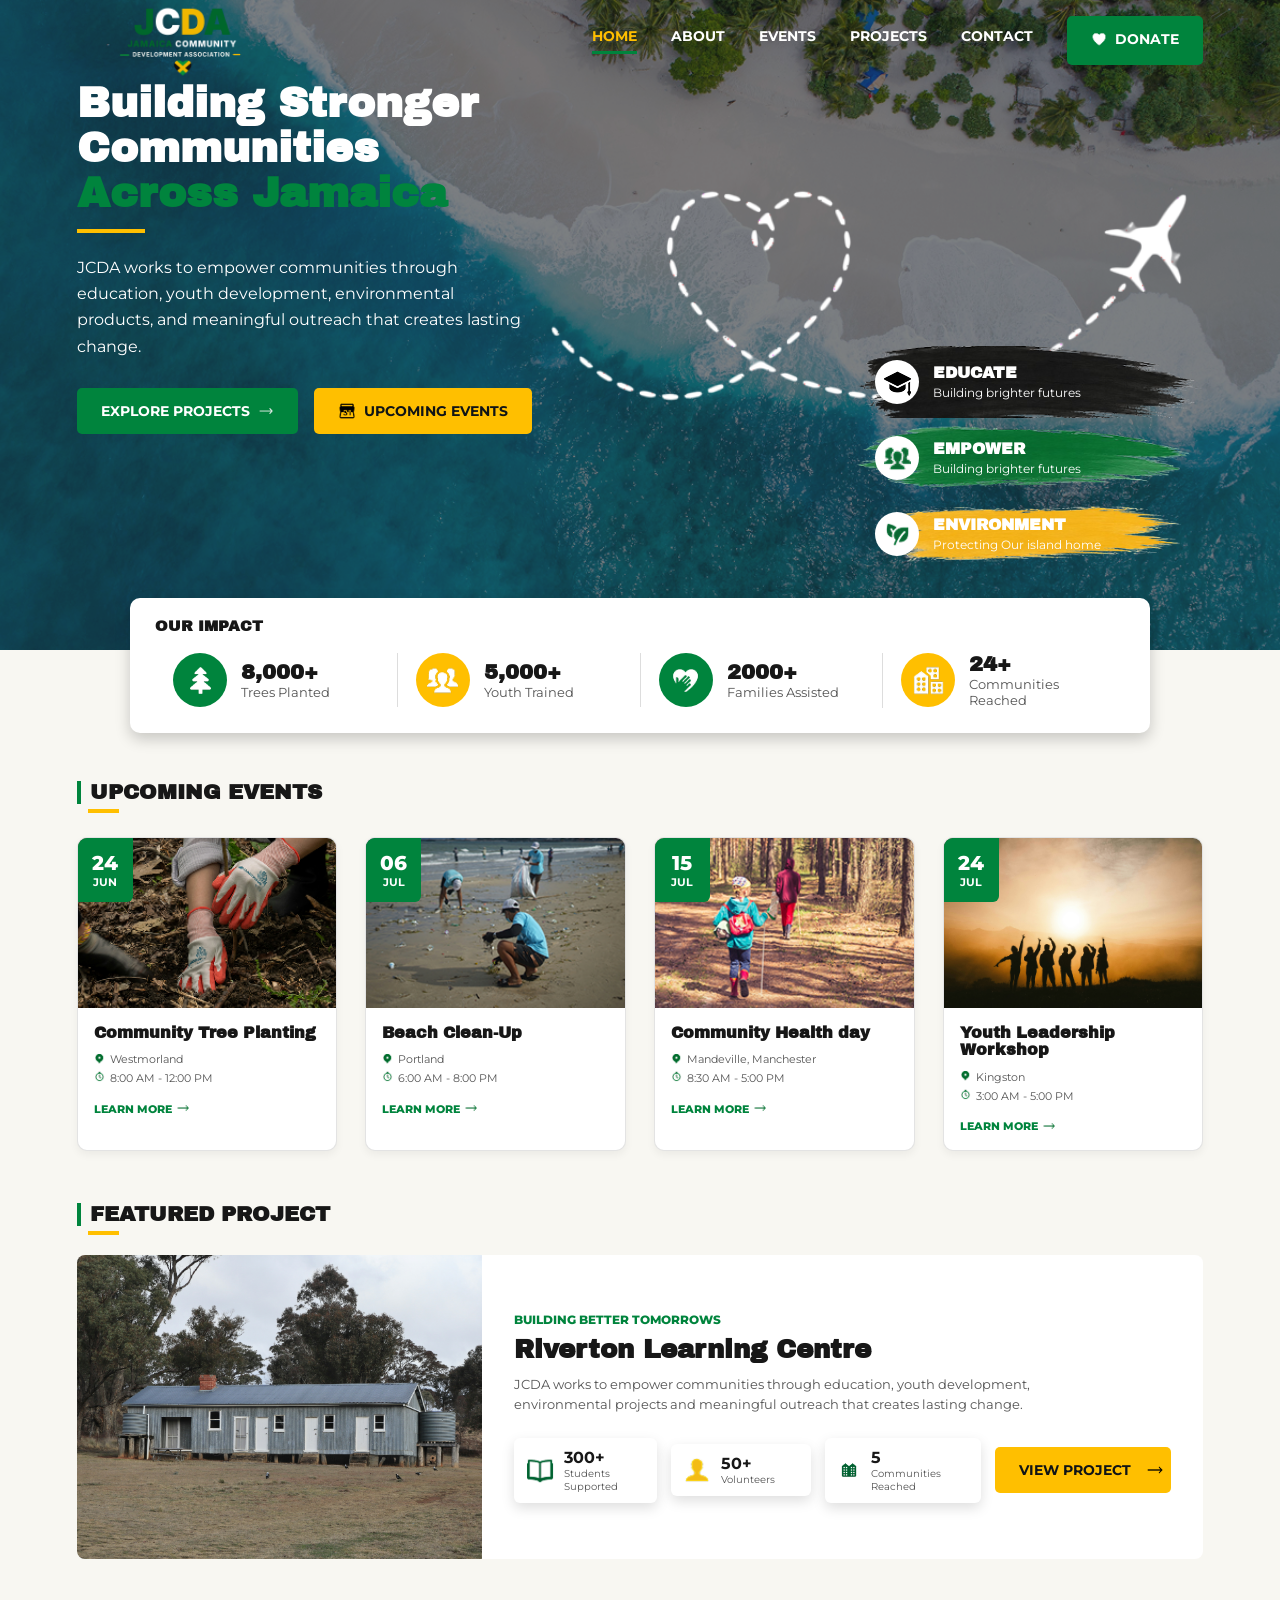
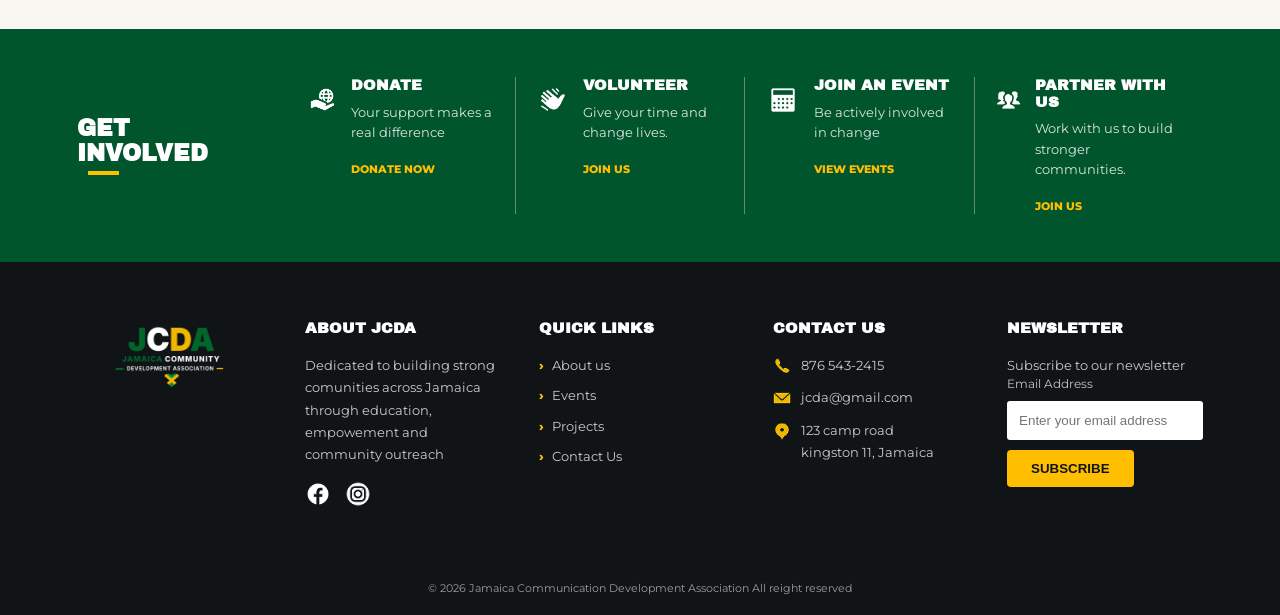
==== commit 2c9af3af: "added more cards and filter plus css adjustments" ====
--- a/index.html
+++ b/index.html
@@ -19,11 +19,11 @@
           <nav class="nav-menu">
             <ul class="nav-list">
               <li class="nav-items"><a class="nav-links active" href="index.html">Home</a></li>
-              <li class="nav-items"><a class="nav-links" href="#about">About</a></li>
-              <li class="nav-items"><a class="nav-links" href="#events">Events</a></li>
-              <li class="nav-items"><a class="nav-links" href="#featured-project">Projects</a></li>
-              <li class="nav-items"><a class="nav-links" href="#contact">Contact</a></li>
-              <li class="nav-items"><a class="nav-links donate-btn" href="#get-involved"><img src="images/icons/Heart.png" alt="">Donate</a></li>
+              <li class="nav-items"><a class="nav-links" href="about.html">About</a></li>
+              <li class="nav-items"><a class="nav-links" href="events.html">Events</a></li>
+              <li class="nav-items"><a class="nav-links" href="projects-gallery.htmls">Projects</a></li>
+              <li class="nav-items"><a class="nav-links" href="contact.html">Contact</a></li>
+              <li class="nav-items"><a class="nav-links btn primary-btn" href="contact.html"><img src="images/icons/Heart.png" alt="">Donate</a></li>
             </ul>
           </nav>
         </div>
@@ -104,7 +104,7 @@
                 <img src="images/icons/families-assisted-icon.png" alt="" />
               </div>
               <div class="impact-text">
-                <h3>8,000+</h3>
+                <h3>2000+</h3>
                 <p>Families Assisted</p>
               </div>
             </article>
--- a/css/style.css
+++ b/css/style.css
@@ -1,13 +1,16 @@
 /* imported Google fonts */
+
+/* GLOBAL STYLES */
 @import url('https://fonts.googleapis.com/css2?family=Archivo+Black&family=Montserrat:wght@400;500;600;700&display=swap');
 
 
-:root{
+/* CSS Variables Declaration */
+:root {
     --green-dark: #00552d;
     --primary-green: #00843d;
-    --green-light:#159447;
+    --green-light: #159447;
     --gold: #ffbf00;
-    --gold-dark:#d99f00;
+    --gold-dark: #d99f00;
     --gold-light: #ffc928;
     --off-white: #f8f7f2;
     --text-dark: #171717;
@@ -16,50 +19,50 @@
     --black: #101416;
 }
 
-*{
+* {
     margin: 0;
     padding: 0;
     box-sizing: border-box;
     text-decoration: none;
 }
 
-html{
-    scroll-behavior:smooth;
-}
-
-
-body{
-    overflow-x:hidden;
+html {
+    scroll-behavior: smooth;
+}
+
+
+body {
+    overflow-x: hidden;
     background-color: var(--off-white);
     color: var(--text-dark);
     font-family: 'Montserrat', Arial, sans-serif;
-
-}
-
-h1, h2, h3{
+}
+
+h1,
+h2,
+h3 {
     font-family: 'Archivo Black', Arial, sans-serif;
     line-height: 1.1;
 }
 
 
-img{
+img {
     max-width: 100%;
-    display:block
-
+    display: block
 }
 
 ul {
     list-style: none
 }
 
-.section-content{
+.section-content {
     width: 88%;
     max-width: 1180px;
     margin: 0 auto;
 }
 
-.header-bg{
-    position : relative;
+.header-bg {
+    position: relative;
     width: 100%;
     min-height: 650px;
     background-image: url('../images/home_banner_img.png');
@@ -68,16 +71,17 @@
     background-position: center;
 }
 
-.heart-plane{
+.heart-plane {
     position: absolute;
     top: 175px;
     right: 5%;
     z-index: 2;
     width: 52%;
-    pointer-events: none;
-}
-
-.header-bg .overlay{
+}
+
+/* Darken the background so text can be seen */
+
+.header-bg .overlay {
     position: absolute;
     background-color: rgb(29, 29, 29, 0.55);
     top: 0;
@@ -87,7 +91,7 @@
     z-index: 1;
 }
 
-.hero-content{
+.hero-content {
     position: relative;
     z-index: 3;
     width: 88%;
@@ -96,7 +100,9 @@
     margin: 0 auto;
 }
 
-.nav-content{
+/* navbar styles */
+
+.nav-content {
     padding-top: 20;
     display: flex;
     align-items: center;
@@ -108,25 +114,25 @@
     height: auto;
 }
 
-.nav-menu{
+.nav-menu {
     margin-left: auto;
 }
 
-.nav-list{
-    display: flex;
-    align-items: center;
-    gap:34px;
-}
-
-.nav-items{
+.nav-list {
+    display: flex;
+    align-items: center;
+    gap: 34px;
+}
+
+.nav-items {
     list-style: none;
 }
 
-.nav-links{
+.nav-links {
     list-style: none;
 }
 
-.nav-links{
+.nav-links {
     display: inline-block;
     color: var(--white);
     position: relative;
@@ -138,43 +144,20 @@
     transition: border-color 0.3 ease-in-out, color 0.3s ease-in-out;
 }
 
-.nav-links:hover{
+/* hover effect on nav-link */
+
+.nav-links:hover {
     color: var(--gold);
     border-bottom-color: var(--primary-green);
 
 }
 
-.active{
+.active {
     color: var(--gold);
     border-bottom-color: var(--primary-green);
 }
 
-.donate-btn{
-    display: inline-flex;
-    align-items: center;
-    gap: 8px;
-    padding: 10px 22px;
-    border-radius: 22px;
-    color: var(--white);
-    background-color: var(--primary-green);
-}
-
-.donate-btn img{
-    width: 16px;
-    height: 16px;
-    object-fit: contain;
-}
-
-.donate-btn,
-.donate-btn:hover{
-    border-bottom: none;
-}
-
-.donate-btn:hover{
-
-}
-
-.hero{
+.hero {
     min-width: 500px;
     width: 470px;
     display: flex;
@@ -183,21 +166,20 @@
     color: var(--primary-green);
 }
 
-.hero-text{
+.hero-text {
     color: var(--white);
     font-family: "Archivo Black", Arial, sans-serif;
     font-size: 42px;
     line-height: 1.08;
 }
 
-.hero-text span{
-
+.hero-text span {
     display: block;
     color: var(--primary-green);
 }
 
 
-.underline{
+.underline {
     width: 68px;
     height: 4px;
     margin: 12px 0 22px;
@@ -212,14 +194,14 @@
     line-height: 1.65;
 }
 
-.hero-btn{
+.hero-btn {
     display: flex;
     gap: 16px;
     margin-top: 28px;
 
 }
 
-.btn{
+.btn {
     color: var(--white);
     padding: 14px 24px;
     border-radius: 5px;
@@ -231,48 +213,50 @@
     transition: transform 0.3s ease, box-shadow 0.3s ease, background-color 0.3s ease;
 
 }
- .btn:hover{
-    transform:  translateY(-3px);
+
+.btn:hover {
+    transform: translateY(-3px);
     box-shadow: 0 10px 20px rgb(0, 0, 0, 0.20);
- }
-
-
- .primary-btn{
+}
+
+
+.primary-btn {
     display: inline-flex;
     align-items: center;
     gap: 8px;
     background-color: var(--primary-green);
- }
-
- .primary-btn img{
+}
+
+.primary-btn img {
     width: 16px;
     height: 16px;
     object-fit: contain;
- }
-
- .primary-btn:hover{
+}
+
+.primary-btn:hover {
     background-color: var(--green-dark);
- }
-
- .secondary-btn{
+}
+
+.secondary-btn {
     display: inline-flex;
     align-items: center;
     gap: 8px;
     color: var(--black);
     background-color: var(--gold);
- }
-
- .secondary-btn img{
+}
+
+.secondary-btn img {
     width: 18px;
     height: 18px;
     object-fit: contain;
- }
-
- .secondary-btn:hover{
+}
+
+.secondary-btn:hover {
     background-color: var(--gold-light);
- }
-
- .focus-items{
+}
+
+.focus-items,
+.event-theme-items {
     min-height: 72px;
     padding: 10px 22px;
     display: flex;
@@ -280,22 +264,22 @@
     gap: 14px;
     background-size: 100% 100%;
     background-repeat: no-repeat;
- }
-
- .focus-educate{
+}
+
+.focus-educate {
     background-image: url("../images/icons/black_ink.png");
- }
-
-.focus-empower{
+}
+
+.focus-empower {
     background-image: url("../images/icons/green_ink.png");
- }
-
-
-  .focus-environment{
+}
+
+
+.focus-environment {
     background-image: url("../images/icons/yellow_ink.png");
- }
-
-.focus-area{
+}
+
+.focus-area {
     position: absolute;
     right: 0;
     bottom: 80px;
@@ -305,7 +289,8 @@
     gap: 4px;
 }
 
-.focus-icon{
+.focus-icon,
+.event-theme-icon {
     width: 44px;
     height: 44px;
     flex: 0 0 44px;
@@ -316,32 +301,33 @@
     border-radius: 50%;
 }
 
-.focus-icon img{
+.focus-icon img,
+.event-theme-icon img {
     width: 27px;
     height: 27px;
     object-fit: contain;
 }
 
-.focus-text h2{
+.focus-text h2 {
     color: var(--white);
     font-size: 16px;
     text-transform: uppercase;
 }
 
-.focus-text p{
+.focus-text p {
     color: var(--white);
     font-size: 12px;
     margin-top: 3px;
 }
 
 /* impact section styles */
-.impact-sec{
+.impact-sec {
     position: relative;
     z-index: 4;
     margin-top: -52px;
 }
 
-.impact-content{
+.impact-content {
     width: 80%;
     max-width: 1020px;
     margin: 0 auto;
@@ -351,20 +337,20 @@
     box-shadow: 0 6px 15px rgba(0, 0, 0, 0.20);
 }
 
-.impact-title h2{
+.impact-title h2 {
     color: var(--text-dark);
     font-size: 15px;
     text-transform: uppercase;
 }
 
-.impact-list{
+.impact-list {
     display: flex;
     align-items: center;
     justify-content: space-between;
     margin-top: 18px;
 }
 
-.impact-items{
+.impact-items {
     flex: 1;
     display: flex;
     align-items: center;
@@ -372,11 +358,11 @@
     padding: 0 18px;
 }
 
-.impact-items + .impact-items{
+.impact-items+.impact-items {
     border-left: 1px solid rgba(85, 85, 85, 0.20);
 }
 
-.impact-icon{
+.impact-icon {
     width: 54px;
     height: 54px;
     flex: 0 0 54px;
@@ -387,37 +373,37 @@
 }
 
 .green-icon,
-.green-icon-color{
+.green-icon-color {
     background-color: var(--primary-green);
 }
 
-.gold-icon-color{
+.gold-icon-color {
     background-color: var(--gold);
 }
 
-.impact-icon img{
+.impact-icon img {
     width: 31px;
     height: 31px;
     object-fit: contain;
 }
 
-.impact-text h3{
+.impact-text h3 {
     color: var(--text-dark);
     font-size: 21px;
 }
 
-.impact-text p{
+.impact-text p {
     color: var(--text-muted);
     font-size: 13px;
 }
 
-/* section heading styles */
-.section-heading{
+/* section heading styles for hompage */
+.section-heading {
     margin-bottom: 24px;
 }
 
 .section-heading h2,
-.featured-section .section-content > h2{
+.featured-section .section-content>h2 {
     color: var(--text-dark);
     padding-left: 9px;
     border-left: 4px solid var(--primary-green);
@@ -425,25 +411,26 @@
     text-transform: uppercase;
 }
 
-.heading-underline{
+.heading-underline {
     width: 31px;
     height: 4px;
     margin: 5px 0 0 11px;
     background-color: var(--gold);
 }
 
-/* upcoming events styles */
-.events-section{
+/* upcoming events section */
+.events-section {
     padding: 48px 0 38px;
 }
 
-.event_list{
+.event_list {
     display: flex;
     flex-wrap: wrap;
     gap: 28px;
 }
 
-.event-card{
+.event-card,
+.upcoming-event-card {
     flex: 1 1 230px;
     overflow: hidden;
     background-color: var(--white);
@@ -453,24 +440,26 @@
     transition: transform 0.3s ease, box-shadow 0.3s ease;
 }
 
-.event-card:hover{
+.event-card:hover {
     transform: translateY(-5px);
     box-shadow: 0 10px 20px rgba(0, 0, 0, 0.12);
 }
 
-.event-image{
+.event-image,
+.upcoming-event-image {
     position: relative;
     width: 100%;
     height: 170px;
 }
 
-.event-image img{
+.event-image img,
+.upcoming-event-image img {
     width: 100%;
     height: 100%;
     object-fit: cover;
 }
 
-.event-date{
+.event-date {
     position: absolute;
     top: 0;
     left: 0;
@@ -485,34 +474,36 @@
     border-radius: 0 0 6px 0;
 }
 
-.event-date span{
+.event-date span {
     font-size: 20px;
     font-weight: 800;
 }
 
-.event-date small{
+.event-date small {
     font-size: 11px;
     font-weight: 700;
 }
 
-.event-content{
+.event-content,
+.upcoming-event-content {
     padding: 16px;
 }
 
-.event-content h3{
+.event-content h3,
+.upcoming-event-content h3 {
     color: var(--text-dark);
     font-size: 16px;
     margin-bottom: 9px;
 }
 
 .event-location,
-.event-time{
+.event-time {
     color: var(--text-muted);
     font-size: 11px;
     line-height: 1.7;
 }
 
-.event-location::before{
+.event-location::before {
     content: "";
     display: inline-block;
     width: 11px;
@@ -522,7 +513,7 @@
     background: url("../images/icons/Location.png") center / contain no-repeat;
 }
 
-.event-time::before{
+.event-time::before {
     content: "";
     display: inline-block;
     width: 11px;
@@ -532,7 +523,7 @@
     background: url("../images/icons/Pocket Watch.png") center / contain no-repeat;
 }
 
-.learn-link{
+.learn-link {
     display: inline-block;
     color: var(--primary-green);
     font-size: 11px;
@@ -541,7 +532,7 @@
     margin-top: 14px;
 }
 
-.learn-link::after{
+.learn-link::after {
     content: "";
     display: inline-block;
     width: 13px;
@@ -551,20 +542,21 @@
     background: url("../images/icons/Right Arrow_green.png") center / contain no-repeat;
 }
 
-.learn-link:hover{
+.learn-link:hover {
     color: var(--gold);
 }
 
-/* featured project styles */
-.featured-section{
+
+/* featured project card styles */
+.featured-section {
     padding: 14px 0 70px;
 }
 
-.featured-section .heading-underline{
+.featured-section .heading-underline {
     margin-bottom: 20px;
 }
 
-.featured-project{
+.featured-project {
     min-height: 240px;
     display: flex;
     background-color: var(--white);
@@ -572,17 +564,17 @@
     overflow: hidden;
 }
 
-.featured-image{
+.featured-image {
     flex: 0 0 36%;
 }
 
-.featured-image img{
+.featured-image img {
     width: 100%;
     height: 100%;
     object-fit: cover;
 }
 
-.featured-content{
+.featured-content {
     flex: 1;
     padding: 25px 32px;
     display: flex;
@@ -590,7 +582,7 @@
     flex-direction: column;
 }
 
-.featured-label{
+.featured-label {
     color: var(--primary-green);
     font-size: 12px;
     font-weight: 800;
@@ -598,27 +590,27 @@
     margin-bottom: 8px;
 }
 
-.featured-content h3{
+.featured-content h3 {
     color: var(--text-dark);
     font-size: 26px;
     margin-bottom: 10px;
 }
 
-.featured-description{
+.featured-description {
     color: var(--text-muted);
     font-size: 13px;
     line-height: 1.55;
     max-width: 550px;
 }
 
-.project-stat-list{
+.project-stat-list {
     display: flex;
     align-items: center;
     gap: 14px;
     margin-top: 24px;
 }
 
-.project-stat-items{
+.project-stat-items {
     min-width: 140px;
     padding: 10px 12px;
     display: flex;
@@ -629,135 +621,131 @@
     box-shadow: 0 5px 13px rgba(0, 0, 0, 0.13);
 }
 
-.project-stat-items img{
+.project-stat-items img {
     width: 28px;
     height: 28px;
     object-fit: contain;
 }
 
-.project-stat-items h4{
+.project-stat-items h4 {
     color: var(--text-dark);
     font-size: 16px;
 }
 
-.project-stat-items p{
+.project-stat-items p {
     color: var(--text-muted);
     font-size: 10px;
 }
 
-.project-btn img{
+.project-btn img {
     width: 16px;
     height: 16px;
     margin-left: 8px;
     object-fit: contain;
 }
 
-.project-btn{
+.project-btn {
     margin-left: auto;
     white-space: nowrap;
 }
 
 /* get involved styles */
-.involved-section{
+.involved-section {
     padding: 48px 0;
     color: var(--white);
     background-color: var(--green-dark);
 }
 
-.involved-content{
+.involved-content {
     display: flex;
     align-items: center;
     gap: 30px;
 }
 
-.involved-heading{
+.involved-heading {
     flex: 0 0 180px;
 }
 
-.involved-heading h2{
+.involved-heading h2 {
     color: var(--white);
     font-size: 23px;
     text-transform: uppercase;
 }
 
-.involved-list{
+.involved-list {
     flex: 1;
     display: flex;
     align-items: stretch;
 }
 
-.involved-items{
+.involved-items {
     flex: 1;
     padding: 0 22px;
     display: flex;
     gap: 15px;
 }
 
-.involved-items + .involved-items{
+.involved-items+.involved-items {
     border-left: 1px solid rgba(255, 255, 255, 0.35);
 }
 
-.involved-icon img{
+.involved-icon img {
     width: 45px;
     height: 45px;
     object-fit: contain;
 }
 
-.involved-text h3{
+.involved-text h3 {
     color: var(--white);
     font-size: 15px;
     text-transform: uppercase;
 }
 
-.involved-text p{
+.involved-text p {
     color: rgba(255, 255, 255, 0.85);
     font-size: 13px;
     line-height: 1.55;
     margin: 8px 0 16px;
 }
 
-.involved-link{
+.involved-link {
     color: var(--gold);
     font-size: 11px;
     font-weight: 800;
     text-transform: uppercase;
 }
 
-.involved-link:hover{
-    color: var(--white);
-}
-
-.involved-link::after{
-    content: " →";
+.involved-link:hover {
+    color: var(--white);
 }
 
 /* footer styles */
-.footer-section{
+.footer-section {
     color: var(--white);
     background-color: var(--black);
     padding-top: 58px;
 }
 
-.footer-content{
+.footer-content {
     display: flex;
     align-items: flex-start;
     justify-content: space-between;
     gap: 38px;
 }
 
-.footer-logo{
+.footer-logo {
     flex: 0 0 190px;
 }
 
-.footer-logo img{
+.footer-logo img {
     width: 170px;
 }
 
-.footer-items{
+.footer-items {
     flex: 1;
 }
 
-.footer-items h2{
+.footer-items h2 {
     color: var(--white);
     font-size: 15px;
     text-transform: uppercase;
@@ -766,19 +754,19 @@
 
 .footer-items p,
 .footer-items a,
-.contact-list{
+.contact-list {
     color: rgba(255, 255, 255, 0.78);
     font-size: 13px;
     line-height: 1.7;
 }
 
-.social-links{
+.social-links {
     display: flex;
     gap: 14px;
     margin-top: 16px;
 }
 
-.social-links img{
+.social-links img {
     width: 26px;
     height: 26px;
     object-fit: contain;
@@ -786,33 +774,33 @@
 
 .social-links a:hover,
 .footer-list a:hover,
-.contact-list a:hover{
+.contact-list a:hover {
     color: var(--gold);
 }
 
-.footer-list li{
+.footer-list li {
     margin-bottom: 8px;
 }
 
-.footer-list a::before{
+.footer-list a::before {
     content: "›";
     color: var(--gold);
     font-weight: 800;
     margin-right: 8px;
 }
 
-.contact-list{
+.contact-list {
     font-style: normal;
 }
 
-.contact-list p{
+.contact-list p {
     display: flex;
     align-items: flex-start;
     gap: 10px;
     margin-bottom: 10px;
 }
 
-.contact-list img{
+.contact-list img {
     width: 18px;
     height: 18px;
     flex: 0 0 18px;
@@ -820,19 +808,19 @@
     margin-top: 3px;
 }
 
-.newsletter-form{
+.newsletter-form {
     display: flex;
     flex-direction: column;
     gap: 10px;
 }
 
-.newsletter-form label{
+.newsletter-form label {
     color: rgba(255, 255, 255, 0.75);
     font-size: 12px;
     text-transform: capitalize;
 }
 
-.newsletter-form input{
+.newsletter-form input {
     width: 100%;
     padding: 12px;
     border: none;
@@ -840,7 +828,7 @@
     outline: none;
 }
 
-.subscribe-btn{
+.subscribe-btn {
     align-self: flex-start;
     color: var(--black);
     background-color: var(--gold);
@@ -852,29 +840,29 @@
     cursor: pointer;
 }
 
-.subscribe-btn:hover{
+.subscribe-btn:hover {
     background-color: var(--gold-light);
 }
 
-.footer-bottom{
+.footer-bottom {
     margin-top: 54px;
     padding: 20px 0;
     text-align: center;
 }
 
-.footer-bottom p{
+.footer-bottom p {
     color: rgba(255, 255, 255, 0.58);
     font-size: 11px;
 }
 
 /* responsive styles */
-@media (max-width: 1000px){
-
-    .nav-list{
+@media (max-width: 1000px) {
+
+    .nav-list {
         gap: 18px;
     }
 
-    .focus-area{
+    .focus-area {
         right: 20px;
         width: 310px;
     }
@@ -882,194 +870,746 @@
     .impact-list,
     .project-stat-list,
     .involved-list,
-    .footer-content{
+    .footer-content {
         flex-wrap: wrap;
     }
 
-    .impact-items{
+    .impact-items {
         flex: 1 1 45%;
         margin: 10px 0;
     }
 
-    .impact-items + .impact-items{
+    .impact-items+.impact-items {
         border-left: none;
     }
 
     .featured-project,
-    .involved-content{
+    .involved-content {
         flex-direction: column;
     }
 
-    .featured-image{
+    .featured-image {
         flex: initial;
         width: 100%;
         height: 290px;
     }
 
-    .project-btn{
+    .project-btn {
         margin-left: 0;
     }
 
-    .involved-heading{
+    .involved-heading {
         flex: initial;
         width: 100%;
     }
 
-    .involved-items{
+    .involved-items {
         flex: 1 1 45%;
         margin: 14px 0;
     }
 
-    .involved-items + .involved-items{
+    .involved-items+.involved-items {
         border-left: none;
     }
 
     .footer-logo,
-    .footer-items{
+    .footer-items {
         flex: 1 1 40%;
     }
 }
 
-@media (max-width: 768px){
+@media (max-width: 768px) {
 
     .header-bg,
-    .hero-content{
+    .hero-content {
         min-height: 820px;
     }
 
-    .nav-content{
+    .nav-content {
         flex-direction: column;
         gap: 14px;
     }
 
-    .nav-menu{
+    .nav-menu {
         margin-left: 0;
     }
 
-    .nav-list{
+    .nav-list {
         flex-wrap: wrap;
         justify-content: center;
     }
 
-    .hero{
+    .hero {
+        min-width: 0;
         width: 100%;
         min-height: 500px;
         align-items: center;
         text-align: center;
     }
 
-    .hero-text{
+    .hero-text {
         font-size: 34px;
     }
 
-    .hero p{
+    .hero p {
         width: 100%;
         max-width: 560px;
     }
 
-    .hero-btn{
+    .hero-btn {
         justify-content: center;
         flex-wrap: wrap;
     }
 
-    .focus-area{
+    .focus-area {
+        overflow: hidden;
         position: static;
         width: 100%;
         max-width: 370px;
         margin: -95px auto 0;
     }
 
-    .impact-content{
+    .impact-content {
         width: 90%;
     }
 
-    .impact-list{
+    .impact-list {
         flex-direction: column;
         align-items: stretch;
     }
 
-    .impact-items{
+    .impact-items {
         width: 100%;
     }
 
-    .event-card{
+    .event-card {
         flex: 1 1 45%;
     }
 
-    .featured-image{
+    .featured-image {
         height: 240px;
     }
 
     .footer-logo,
-    .footer-items{
+    .footer-items {
         flex: 1 1 100%;
     }
 }
 
-@media (max-width: 520px){
+@media (max-width: 520px) {
+    .heart-plane {
+        display: none;
+    }
+
+    .hero {
+        min-width: 0;
+    }
 
     .section-content,
-    .hero-content{
+    .hero-content {
         width: 92%;
     }
 
-    .logo img{
+    .logo img {
         width: 160px;
     }
 
-    .nav-list{
+    .nav-list {
         gap: 10px 17px;
     }
 
-    .nav-links{
+    .nav-links {
         font-size: 12px;
     }
 
-    .donate-btn{
+    /* .donate-btn {
         padding: 10px 18px;
         font-size: 12px;
-    }
-
-    .hero-text{
+    } */
+
+    .hero-text {
         font-size: 30px;
     }
 
-    .hero p{
+    .hero p {
         font-size: 14px;
     }
 
-    .hero-btn{
+    .hero-btn {
         flex-direction: column;
         width: 100%;
     }
 
-    .btn{
+    .btn {
         width: 100%;
         text-align: center;
     }
 
-    .event-card{
+    .event-card {
         flex: 1 1 100%;
     }
 
-    .featured-content{
+    .featured-content {
         padding: 24px 18px;
     }
 
-    .project-stat-items{
+    .project-stat-items {
         width: 100%;
     }
 
-    .involved-list{
+    .involved-list {
         flex-direction: column;
     }
 
-    .involved-items{
+    .involved-items {
         width: 100%;
         padding: 18px 0;
     }
 
-    .footer-section{
+    .footer-section {
         padding-top: 42px;
     }
 }
+
+/* events page  start */
+@media (max-width: 768px) {
+    .heart-plane {
+        display: none;
+    }
+}
+
+.screen-filter {
+    position: absolute;
+    width: 1px;
+    height: 1px;
+    padding: 0;
+    margin: -1px;
+    overflow: hidden;
+    clip: rect(0, 0, 0, 0);
+    white-space: nowrap;
+    border: 0;
+}
+
+.events-page main {
+    display: flex;
+    flex-direction: column;
+}
+
+.events-header-bg {
+    min-height: 610px;
+    background-image: url('../images/event_header_bg.jpg');
+}
+
+.events-hero {
+    min-height: 470px;
+    display: flex;
+    align-items: center;
+    justify-content: space-between;
+    gap: 50px;
+}
+
+.events-hero-text {
+    width: 52%;
+}
+
+.events-hero-text h1 {
+    color: var(--white);
+    font-size: 42px;
+    line-height: 1.08;
+}
+
+.events-hero-text h2 {
+    margin: 14px 0;
+    color: var(--gold);
+    font-size: 18px;
+}
+
+.events-hero-text p {
+    max-width: 560px;
+    color: var(--white);
+    font-size: 15px;
+    line-height: 1.65;
+}
+
+.event-theme-content {
+    width: 340px;
+}
+
+.event-theme-content>h2 {
+    margin-bottom: 12px;
+    color: var(--white);
+    font-size: 18px;
+    text-transform: uppercase;
+}
+
+.event-theme-items {
+    min-height: 68px;
+    margin: 6px 0;
+    padding: 10px 18px;
+}
+
+.event-theme-education {
+    background-image: url('../images/icons/black_ink.png');
+}
+
+.event-theme-empowerment {
+    background-image: url('../images/icons/green_ink.png');
+}
+
+.event-theme-environment {
+    background-image: url('../images/icons/yellow_ink.png');
+}
+
+.event-theme-icon {
+    width: 40px;
+    height: 40px;
+    flex: 0 0 40px;
+}
+
+.event-theme-icon img {
+    width: 25px;
+    height: 25px;
+}
+
+.event-theme-text h3,
+.event-theme-text p {
+    color: var(--white);
+}
+
+.event-theme-text h3 {
+    font-size: 15px;
+}
+
+.event-theme-text p {
+    margin-top: 3px;
+    font-size: 11px;
+}
+
+.event-filter-section {
+    border-bottom: none;
+    background: transparent;
+    margin: 0;
+    height: 0;
+    padding: 0;
+    margin-top: -10px;
+    margin-bottom: 0;
+    z-index: 5;
+    position: relative;
+    order: -1;
+}
+
+.event-filter-content {
+    position: absolute;
+    top: -30px;
+    left: 50%;
+    z-index: 6;
+    margin: 0 auto;
+    width: 80%;
+    max-width: 1020px;
+    min-height: 64px;
+    padding: 30px 25px 25px;
+    gap: 14px;
+    transform: translateX(-50%);
+    border-radius: 10px;
+    box-shadow: 0 6px 15px rgba(0, 0, 0, .20);
+    background: var(--white);
+    display: flex;
+    align-items: center;
+}
+
+.event-search {
+    flex: 0 0 165px;
+    position: relative;
+}
+
+
+.event-search input {
+    padding-left: 34px;
+}
+
+.event-search input,
+.event-sort select {
+    padding: 8px 12px;
+    height: 34px;
+    width: 100%;
+    border: 1px solid rgba(85, 85, 85, .25);
+    border-radius: 18px;
+    color: var(--text-dark);
+    background: var(--white);
+}
+
+.event-filter-list {
+    display: flex;
+    gap: 8px;
+    flex-wrap: wrap;
+}
+
+.event-filter-list {
+    flex: 1;
+    justify-content: center;
+}
+
+.filter-btn {
+    padding: 8px 13px;
+    border: 1px solid var(--primary-green);
+    border-radius: 18px;
+    color: var(--primary-green);
+    background: var(--white);
+    border-color: rgba(85, 85, 85, .16);
+    font-size: 11px;
+    cursor: pointer;
+}
+
+.filter-btn.active,
+.filter-btn:hover {
+    color: var(--white);
+    background-color: var(--primary-green);
+}
+
+.event-sort {
+    width: 160px;
+    flex: 0 0 160px;
+}
+
+.event-sort select {
+    padding: 8px 12px;
+    border-radius: 18px;
+    background: var(--white);
+    font-size: 11px;
+}
+
+.events-page .featured-event-section {
+    padding-top: 100px;
+}
+
+.events-page .featured-event-section[hidden] {
+    display: none;
+}
+
+.events-page .upcoming-events-section {
+    margin-top: 24px;
+}
+
+.featured-event-section,
+.upcoming-events-section {
+    padding: 52px 0;
+}
+
+.event-impact-content {
+    width: 80%;
+    max-width: 1020px;
+    margin: 0 auto;
+    padding: 20px 25px 25px;
+    background: var(--white);
+    border-radius: 10px;
+    box-shadow: 0 6px 15px rgba(0, 0, 0, .20);
+}
+
+.featured-event-card {
+    display: flex;
+    overflow: hidden;
+    background: var(--white);
+    border-radius: 8px;
+    box-shadow: 0 5px 15px rgba(0, 0, 0, .1);
+}
+
+.featured-event-image {
+    position: relative;
+    flex: 0 0 38%;
+}
+
+.featured-event-image img {
+    width: 100%;
+    height: 100%;
+    object-fit: cover;
+}
+
+.featured-event-date,
+.event-date {
+    position: absolute;
+    top: 0;
+    left: 0;
+    padding: 9px 14px;
+    display: flex;
+    flex-direction: column;
+    align-items: center;
+    color: var(--white);
+    background: var(--primary-green);
+    border-radius: 0 0 6px 0;
+}
+
+.featured-event-date span,
+.event-date span {
+    font-size: 20px;
+    font-weight: 800;
+}
+
+.featured-event-date small,
+.event-date small {
+    font-size: 11px;
+    font-weight: 700;
+}
+
+.featured-event-content {
+    padding: 28px;
+    flex: 1;
+}
+
+.event-category {
+    color: var(--primary-green);
+    font-size: 12px;
+    font-weight: 800;
+    text-transform: uppercase;
+}
+
+.featured-event-content h3 {
+    margin: 8px 0 14px;
+    font-size: 28px;
+}
+
+.featured-event-details p {
+    display: flex;
+    align-items: center;
+    gap: 7px;
+    margin: 7px 0;
+    color: var(--text-muted);
+    font-size: 12px;
+}
+
+.featured-event-details img,
+.upcoming-event-content img {
+    width: 15px;
+    height: 15px;
+    object-fit: contain;
+}
+
+.featured-event-description,
+.event-description {
+    color: var(--text-muted);
+    font-size: 13px;
+    line-height: 1.6;
+}
+
+.featured-event-footer {
+    margin-top: 22px;
+    display: flex;
+    align-items: center;
+    gap: 18px;
+}
+
+.featured-event-stats {
+    display: flex;
+    gap: 10px;
+    flex: 1;
+}
+
+.event-stat-items {
+    padding: 9px;
+    display: flex;
+    align-items: center;
+    gap: 8px;
+    background: var(--white);
+    box-shadow: 0 4px 10px rgba(0, 0, 0, .12);
+    border-radius: 5px;
+}
+
+.event-stat-items img {
+    width: 26px;
+    height: 26px;
+    object-fit: contain;
+}
+
+.event-stat-items h4 {
+    font-size: 15px;
+}
+
+.event-stat-items p {
+    font-size: 9px;
+    color: var(--text-muted);
+}
+
+.upcoming-event-list {
+    display: flex;
+    flex-wrap: wrap;
+    gap: 28px;
+}
+
+.upcoming-event-card:hover {
+    transform: translateY(-5px);
+    box-shadow: 0 10px 20px rgba(0, 0, 0, 0.12);
+}
+
+.upcoming-event-content .event-description {
+    min-height: 44px;
+    margin-bottom: 12px;
+}
+
+.upcoming-event-content .event-time,
+.upcoming-event-content .event-location {
+    display: flex;
+    align-items: center;
+    gap: 7px;
+    margin: 7px 0;
+    color: var(--text-muted);
+    font-size: 11px;
+}
+
+.upcoming-event-content .event-time::before,
+.upcoming-event-content .event-location::before {
+    display: none;
+}
+
+.event-list-btn {
+    text-align: center;
+    margin-top: 30px;
+}
+
+.outline-btn {
+    display: inline-flex;
+    align-items: center;
+    gap: 8px;
+    padding: 12px 22px;
+    border: 1px solid var(--primary-green);
+    border-radius: 4px;
+    color: var(--primary-green);
+    font-weight: 700;
+    text-transform: uppercase;
+}
+
+.outline-btn img {
+    width: 14px;
+    height: 14px;
+}
+
+.event-impact-section {
+    padding: 20px 0 48px;
+    background: var(--off-white);
+}
+
+.event-impact-content>h2 {
+    margin-bottom: 12px;
+    text-align: left;
+    font-size: 13px;
+    text-transform: uppercase;
+}
+
+.event-impact-list {
+    display: flex;
+    gap: 0;
+}
+
+.event-impact-items {
+    flex: 1;
+    display: flex;
+    align-items: center;
+    gap: 12px;
+    padding: 8px 20px;
+    background: transparent;
+    border-radius: 0;
+}
+
+.event-impact-items+.event-impact-items {
+    border-left: 1px solid rgba(85, 85, 85, .2);
+}
+
+.event-impact-items .impact-icon {
+    width: 48px;
+    height: 48px;
+    flex: 0 0 48px;
+}
+
+.event-impact-items h3 {
+    font-size: 18px;
+}
+
+.event-impact-items p {
+    color: var(--text-muted);
+    font-size: 11px;
+}
+
+@media (max-width: 900px) {
+    .events-hero {
+        flex-direction: column;
+        justify-content: center;
+        align-items: flex-start;
+    }
+
+    .events-hero-text,
+    .event-theme-content {
+        width: 100%;
+    }
+
+    .event-filter-content {
+        flex-wrap: wrap;
+    }
+
+    .event-search {
+        flex: 1 1 100%;
+    }
+
+    .upcoming-event-card {
+        flex: 1 1 45%;
+    }
+
+    .event-impact-list {
+        display: grid;
+        grid-template-columns: repeat(2, 1fr);
+    }
+
+    .featured-event-card {
+        flex-direction: column;
+    }
+
+    .featured-event-image {
+        height: 280px;
+    }
+
+    .featured-event-footer {
+        align-items: flex-start;
+        flex-direction: column;
+    }
+
+    .featured-event-stats {
+        width: 100%;
+    }
+}
+
+@media (max-width: 520px) {
+    .events-hero-text h1 {
+        font-size: 32px;
+    }
+
+    .event-filter-list {
+        width: 100%;
+    }
+
+    .event-sort {
+        width: 100%;
+        flex-basis: 100%;
+    }
+
+    .upcoming-event-list,
+    .event-impact-list {
+        grid-template-columns: 1fr;
+    }
+
+    .upcoming-event-card {
+        flex: 1 1 100%;
+    }
+
+    .featured-event-content {
+        padding: 20px;
+    }
+
+    .featured-event-stats {
+        flex-direction: column;
+    }
+
+    .featured-event-stats .event-stat-items {
+        width: 100%;
+    }
+
+    .event-theme-content {
+        padding-bottom: 30px;
+    }
+}
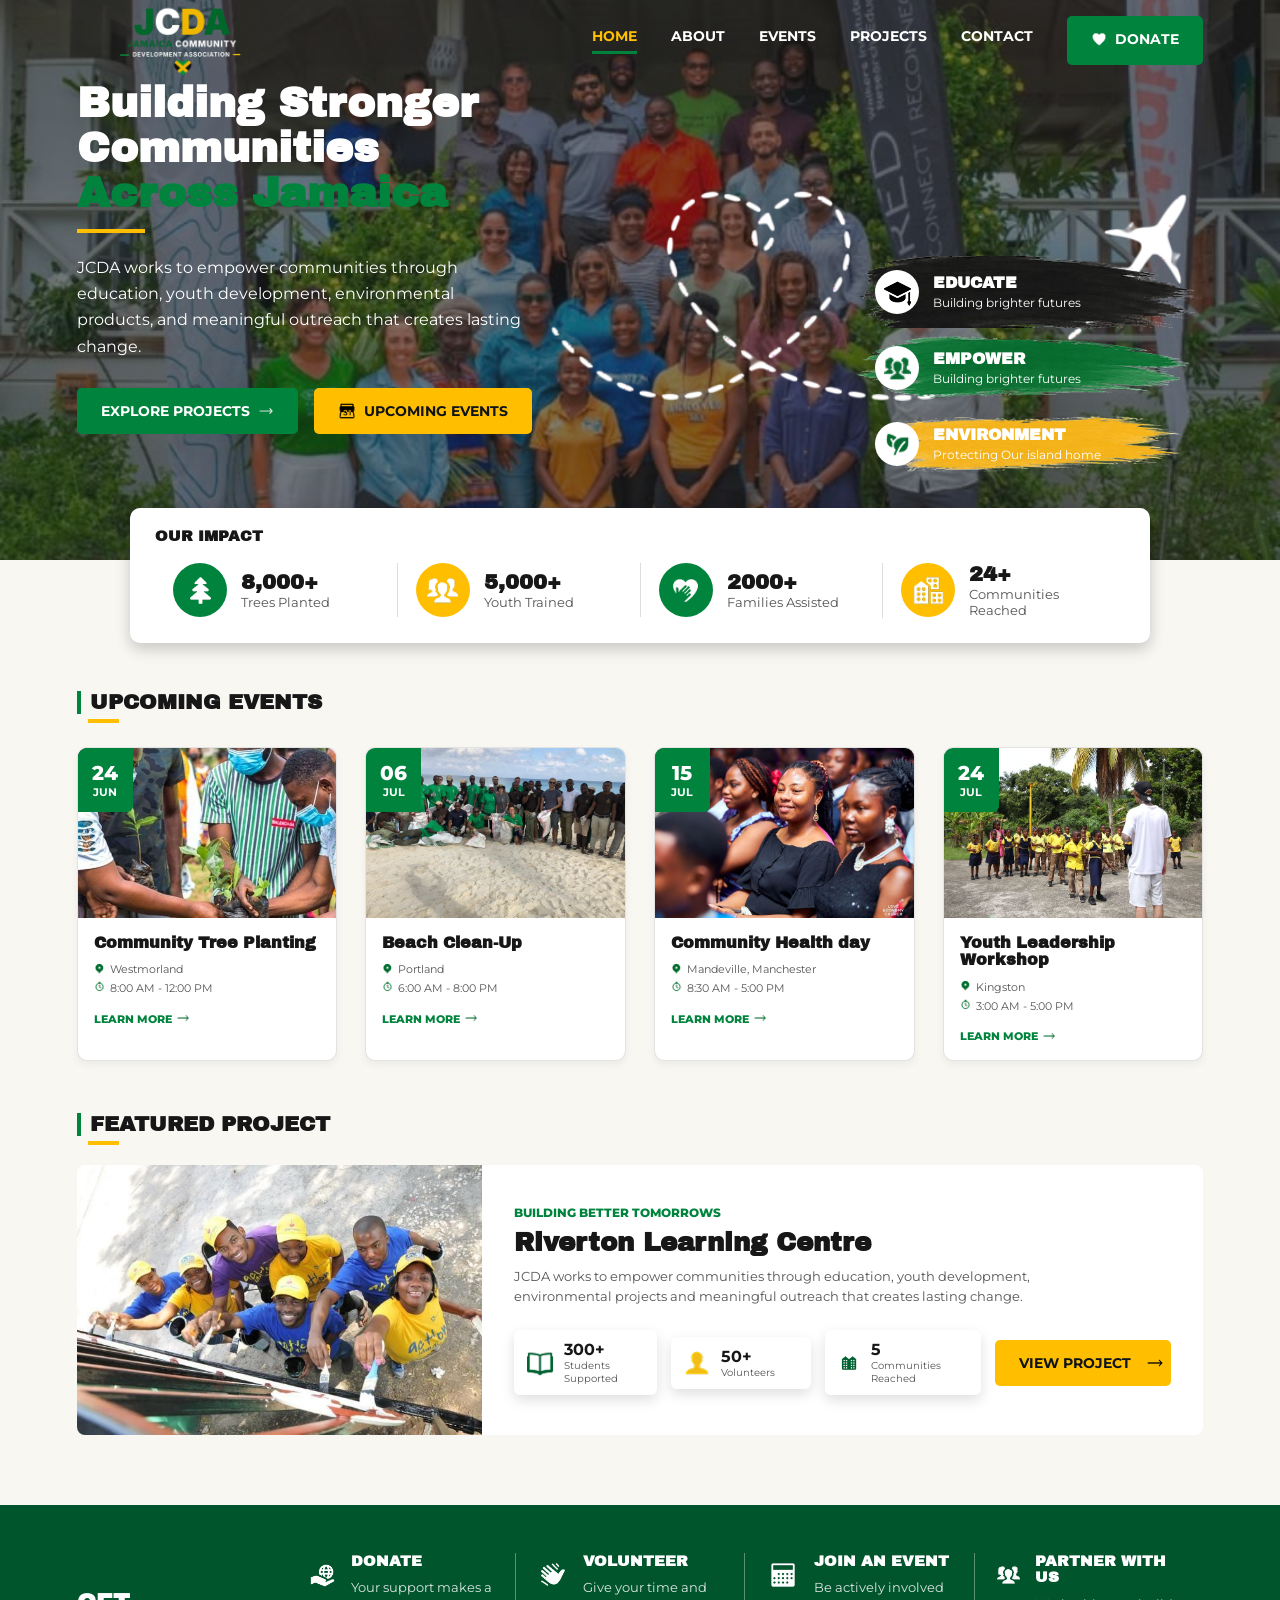
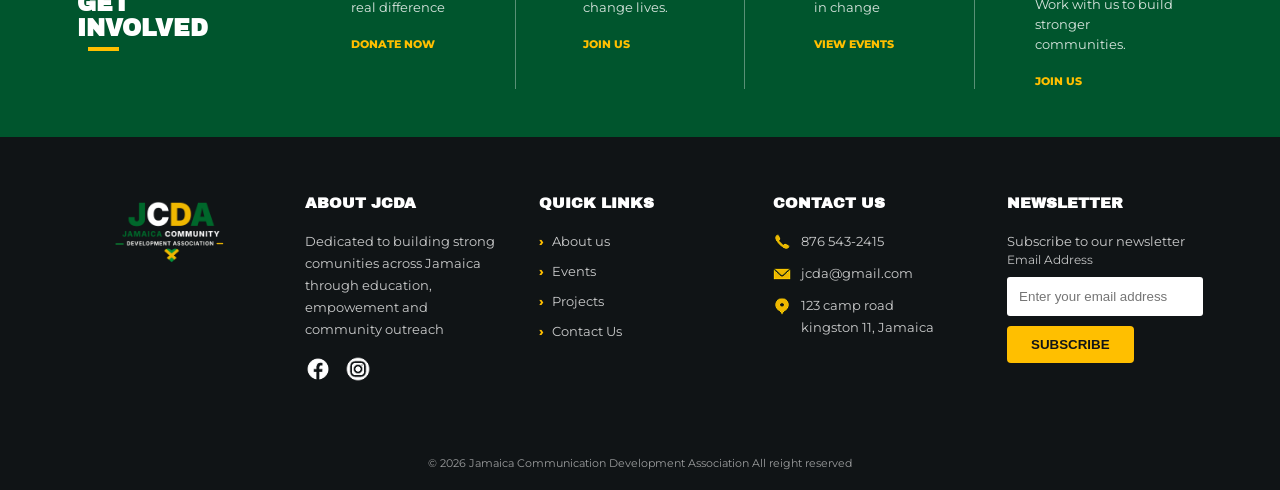
==== commit 6f506980: "updated code and images for website" ====
--- a/index.html
+++ b/index.html
@@ -21,7 +21,7 @@
               <li class="nav-items"><a class="nav-links active" href="index.html">Home</a></li>
               <li class="nav-items"><a class="nav-links" href="about.html">About</a></li>
               <li class="nav-items"><a class="nav-links" href="events.html">Events</a></li>
-              <li class="nav-items"><a class="nav-links" href="projects-gallery.htmls">Projects</a></li>
+              <li class="nav-items"><a class="nav-links" href="projects-gallery.html">Projects</a></li>
               <li class="nav-items"><a class="nav-links" href="contact.html">Contact</a></li>
               <li class="nav-items"><a class="nav-links btn primary-btn" href="contact.html"><img src="images/icons/Heart.png" alt="">Donate</a></li>
             </ul>
@@ -133,7 +133,7 @@
           <div class="event_list">
             <article class="event-card">
               <div class="event-image">
-                <img src="images/community-tree-planting.png" alt="Planting trees in a community" />
+                <img src="images/tree-planting.jpg" alt="Tree planting" />
 
                 <div class="event-date">
                   <span>24</span>
@@ -151,7 +151,7 @@
 
             <article class="event-card">
               <div class="event-image">
-                <img src="images/beach-cleanup.png" alt="volunteers cleaning up beach" />
+                <img src="images/beach-cleanup-jm.jpg" alt="Beach cleanup" />
 
                 <div class="event-date">
                   <span>06</span>
@@ -168,7 +168,7 @@
             </article>
             <article class="event-card">
               <div class="event-image">
-                <img src="images/community-health-day.png" alt="Community health day" />
+                <img src="images/women-event.jpg" alt="Community event" />
 
                 <div class="event-date">
                   <span>15</span>
@@ -185,7 +185,7 @@
             </article>
             <article class="event-card">
               <div class="event-image">
-                <img src="images/youth-leadership-workshop.jpg" alt="Youth leadership workshop" />
+                <img src="images/sports-development.jpg" alt="Sports development" />
 
                 <div class="event-date">
                   <span>24</span>
@@ -210,7 +210,7 @@
             <div class="heading-underline"></div>
         <article class="featured-project">
             <div class="featured-image">
-                <img src="images/riverview-learning-centre.jpg" alt="Riverton learning centre building">
+                <img src="images/community-painting.jpg" alt="Community centre renovation">
             </div>
             <div class="featured-content">
                 <p class="featured-label">
--- a/css/style.css
+++ b/css/style.css
@@ -64,8 +64,8 @@
 .header-bg {
     position: relative;
     width: 100%;
-    min-height: 650px;
-    background-image: url('../images/home_banner_img.png');
+    min-height: 560px;
+    background-image: url('../images/climate-agriculture.jpg');
     background-size: cover;
     background-repeat: no-repeat;
     background-position: center;
@@ -96,7 +96,7 @@
     z-index: 3;
     width: 88%;
     max-width: 1180px;
-    min-height: 650px;
+    min-height: 560px;
     margin: 0 auto;
 }
 
@@ -1071,6 +1071,500 @@
     }
 }
 
+/* projects page styles */
+.projects-header-bg {
+    min-height: 560px;
+    background-image: url('../images/palenque-tour.jpg');
+    background-position: center;
+}
+
+.projects-header-bg .hero-content {
+    min-height: 560px;
+}
+
+.projects-hero {
+    width: 52%;
+    min-height: 275px;
+    display: flex;
+    justify-content: center;
+    flex-direction: column;
+}
+
+.projects-hero h1 {
+    color: var(--white);
+    font-size: 38px;
+    line-height: 1.1;
+}
+
+.projects-hero h1::after {
+    content: "";
+    display: block;
+    width: 68px;
+    height: 4px;
+    margin-top: 13px;
+    background-color: var(--gold);
+}
+
+.projects-hero p {
+    max-width: 540px;
+    margin-top: 14px;
+    color: var(--white);
+    font-size: 14px;
+    line-height: 1.6;
+}
+
+.projects-page {
+    background-color: var(--off-white);
+}
+
+.projects-header {
+    background-color: var(--white);
+    border-bottom: 1px solid rgba(85, 85, 85, 0.12);
+}
+
+.projects-nav-content {
+    min-height: 78px;
+    display: flex;
+    align-items: center;
+    justify-content: space-between;
+    gap: 30px;
+}
+
+.projects-logo img {
+    width: 150px;
+}
+
+.projects-nav {
+    display: flex;
+    align-items: center;
+    gap: 28px;
+}
+
+.projects-nav>a:not(.donate-btn) {
+    color: var(--text-dark);
+    font-size: 12px;
+    font-weight: 700;
+    text-transform: uppercase;
+}
+
+.projects-nav>a:not(.donate-btn):hover,
+.projects-nav>a.active {
+    color: var(--gold-dark);
+}
+
+.projects-featured-section {
+    padding: 34px 0 25px;
+}
+
+.projects-featured-section .section-heading,
+.projects-list-section .section-heading,
+.project-gallery-section .section-heading {
+    margin-bottom: 24px;
+}
+
+.projects-featured-card {
+    min-height: 240px;
+    display: flex;
+    overflow: hidden;
+    background-color: var(--white);
+    border-radius: 8px;
+    box-shadow: 0 4px 12px rgba(0, 0, 0, 0.08);
+}
+
+.projects-featured-image {
+    flex: 0 0 36%;
+}
+
+.projects-featured-image img {
+    width: 100%;
+    height: 100%;
+    object-fit: cover;
+}
+
+.projects-featured-content {
+    flex: 1;
+    padding: 25px 32px;
+    position: relative;
+}
+
+.projects-featured-content h3 {
+    margin-bottom: 10px;
+    color: var(--text-dark);
+    font-size: 26px;
+}
+
+.projects-featured-content .featured-description {
+    max-width: 550px;
+    font-size: 13px;
+    line-height: 1.55;
+}
+
+.projects-featured-content .project-stat-list {
+    gap: 14px;
+    margin-top: 24px;
+    flex-wrap: wrap;
+}
+
+.projects-featured-content .project-stat-items {
+    min-width: 140px;
+    padding: 10px 12px;
+    gap: 10px;
+}
+
+.projects-featured-content .project-stat-items img {
+    width: 28px;
+    height: 28px;
+}
+
+.projects-featured-content .project-stat-items h4 {
+    font-size: 16px;
+}
+
+.projects-featured-content .project-stat-items p {
+    font-size: 10px;
+}
+
+.projects-featured-content .project-btn {
+    margin-top: 0;
+    margin-left: auto;
+}
+
+.projects-list-section,
+.project-gallery-section {
+    padding: 48px 0 38px;
+}
+
+.projects-card-list {
+    display: flex;
+    flex-wrap: wrap;
+    gap: 28px;
+}
+
+.project-card {
+    flex: 1 1 230px;
+    overflow: hidden;
+    background-color: var(--white);
+    border: 1px solid rgba(85, 85, 85, 0.16);
+    border-radius: 10px;
+    box-shadow: 0 4px 9px rgba(0, 0, 0, 0.05);
+}
+
+.project-card-image {
+    position: relative;
+    height: 170px;
+}
+
+.project-card-image img {
+    width: 100%;
+    height: 100%;
+    object-fit: cover;
+}
+
+.project-card-image span {
+    position: absolute;
+    top: 8px;
+    left: 8px;
+    padding: 4px 7px;
+    color: var(--white);
+    background-color: var(--primary-green);
+    border-radius: 4px;
+    font-size: 8px;
+    font-weight: 700;
+    text-transform: uppercase;
+}
+
+.project-card-image span.completed {
+    background-color: var(--green-dark);
+}
+
+.project-card-content {
+    padding: 16px;
+}
+
+.project-card-content h3 {
+    margin-bottom: 9px;
+    color: var(--text-dark);
+    font-size: 16px;
+}
+
+.project-card-content p {
+    min-height: 44px;
+    color: var(--text-muted);
+    font-size: 13px;
+    line-height: 1.6;
+}
+
+.project-card-content .learn-link {
+    margin-top: 14px;
+    font-size: 11px;
+}
+
+.project-filter-list {
+    display: flex;
+    align-items: center;
+    justify-content: center;
+    gap: 8px;
+    margin: -5px 0 13px;
+}
+
+.project-filter-btn {
+    min-width: 72px;
+    padding: 7px 15px;
+    color: var(--text-muted);
+    background-color: var(--white);
+    border: 1px solid rgba(85, 85, 85, 0.13);
+    border-radius: 15px;
+    font-family: inherit;
+    font-size: 11px;
+    cursor: pointer;
+}
+
+.project-filter-btn.active,
+.project-filter-btn:hover {
+    color: var(--white);
+    background-color: var(--primary-green);
+    border-color: var(--primary-green);
+}
+
+.project-gallery-list {
+    display: grid;
+    grid-template-columns: 1.2fr 1fr 1fr 1fr;
+    grid-template-rows: repeat(2, 145px);
+    gap: 12px;
+}
+
+.project-gallery-list figure {
+    position: relative;
+    overflow: hidden;
+    min-width: 0;
+    border-radius: 7px;
+    background-color: var(--black);
+    cursor: pointer;
+}
+
+.project-gallery-list figure:first-child {
+    grid-row: 1 / span 2;
+}
+
+.project-gallery-list figure:last-child {
+    grid-column: 4;
+    grid-row: 1 / span 2;
+}
+
+.project-gallery-list figure img {
+    width: 100%;
+    height: 100%;
+    object-fit: cover;
+    transition: transform 0.35s ease;
+}
+
+.project-gallery-list figcaption {
+    position: absolute;
+    right: 0;
+    bottom: 0;
+    left: 0;
+    padding: 14px 12px 12px;
+    color: var(--white);
+    background: linear-gradient(transparent, rgba(16, 20, 22, 0.92));
+    font-size: 12px;
+    line-height: 1.35;
+    transform: translateY(48%);
+    transition: transform 0.35s ease;
+}
+
+.project-gallery-list figcaption strong,
+.project-gallery-list figcaption span {
+    display: block;
+}
+
+.project-gallery-list figcaption strong {
+    font-size: 13px;
+}
+
+.project-gallery-list figcaption span {
+    margin-top: 5px;
+    color: rgba(255, 255, 255, 0.85);
+    font-size: 11px;
+}
+
+.project-gallery-list figure:hover img {
+    transform: scale(1.06);
+}
+
+.project-gallery-list figure:hover figcaption,
+.project-gallery-list figure:focus-within figcaption {
+    transform: translateY(0);
+}
+
+.project-gallery-btn {
+    margin-top: 14px;
+    text-align: center;
+}
+
+.project-gallery-btn .outline-btn {
+    display: inline-flex;
+    align-items: center;
+    padding: 7px 17px;
+    font-size: 11px;
+}
+
+.project-gallery-btn img {
+    width: 13px;
+    margin-left: 7px;
+}
+
+.project-cta-section {
+    padding: 13px 0;
+    background-color: #fff5d9;
+}
+
+.project-cta-content {
+    display: flex;
+    align-items: center;
+    gap: 12px;
+}
+
+.project-cta-content>img {
+    width: 34px;
+    height: 34px;
+    padding: 6px;
+    background-color: var(--green-dark);
+    border-radius: 50%;
+}
+
+.project-cta-content div {
+    flex: 1;
+}
+
+.project-cta-content h2 {
+    color: var(--text-dark);
+    font-size: 13px;
+}
+
+.project-cta-content p {
+    color: var(--text-muted);
+    font-size: 9px;
+}
+
+.project-cta-content .btn,
+.project-cta-content .outline-btn {
+    white-space: nowrap;
+    padding: 8px 14px;
+    font-size: 9px;
+}
+
+@media (max-width: 768px) {
+
+    .projects-header-bg,
+    .projects-header-bg .hero-content {
+        min-height: 560px;
+    }
+
+    .projects-hero {
+        width: 100%;
+        min-height: 390px;
+        text-align: center;
+        align-items: center;
+    }
+
+    .projects-hero h1 {
+        font-size: 32px;
+    }
+
+    .projects-hero p {
+        max-width: 480px;
+    }
+
+    .projects-nav-content {
+        flex-direction: column;
+        padding: 15px 0;
+    }
+
+    .projects-nav {
+        flex-wrap: wrap;
+        justify-content: center;
+        gap: 12px 18px;
+    }
+
+    .projects-featured-card {
+        flex-direction: column;
+    }
+
+    .projects-featured-image {
+        flex: initial;
+        height: 220px;
+    }
+
+    .projects-featured-content .project-stat-list {
+        flex-wrap: wrap;
+    }
+
+    .projects-featured-content .project-stat-items {
+        flex: 1 1 40%;
+    }
+
+    .project-card {
+        flex: 1 1 45%;
+    }
+
+    .project-filter-list {
+        flex-wrap: wrap;
+    }
+
+    .project-gallery-list {
+        grid-template-columns: repeat(2, 1fr);
+        grid-template-rows: repeat(3, 145px);
+    }
+
+    .project-gallery-list figure:first-child,
+    .project-gallery-list figure:last-child {
+        grid-column: auto;
+        grid-row: auto;
+    }
+
+    .project-cta-content {
+        flex-wrap: wrap;
+    }
+
+    .project-cta-content div {
+        flex: 1 1 calc(100% - 50px);
+    }
+}
+
+@media (max-width: 520px) {
+    .projects-featured-section {
+        padding-top: 24px;
+    }
+
+    .projects-featured-content {
+        padding: 18px;
+    }
+
+    .projects-featured-content .project-stat-items {
+        min-width: 100%;
+    }
+
+    .project-card {
+        flex: 1 1 100%;
+    }
+
+    .projects-featured-content .project-btn,
+    .project-cta-content .btn,
+    .project-cta-content .outline-btn {
+        width: 100%;
+        justify-content: center;
+    }
+
+    .project-gallery-list {
+        grid-template-columns: 1fr;
+        grid-template-rows: repeat(6, 180px);
+    }
+
+    .project-gallery-list figcaption {
+        transform: translateY(0);
+    }
+}
+
 /* events page  start */
 @media (max-width: 768px) {
     .heart-plane {
@@ -1096,8 +1590,8 @@
 }
 
 .events-header-bg {
-    min-height: 610px;
-    background-image: url('../images/event_header_bg.jpg');
+    min-height: 560px;
+    background-image: url('../images/coastal-cleanup.jpg');
 }
 
 .events-hero {
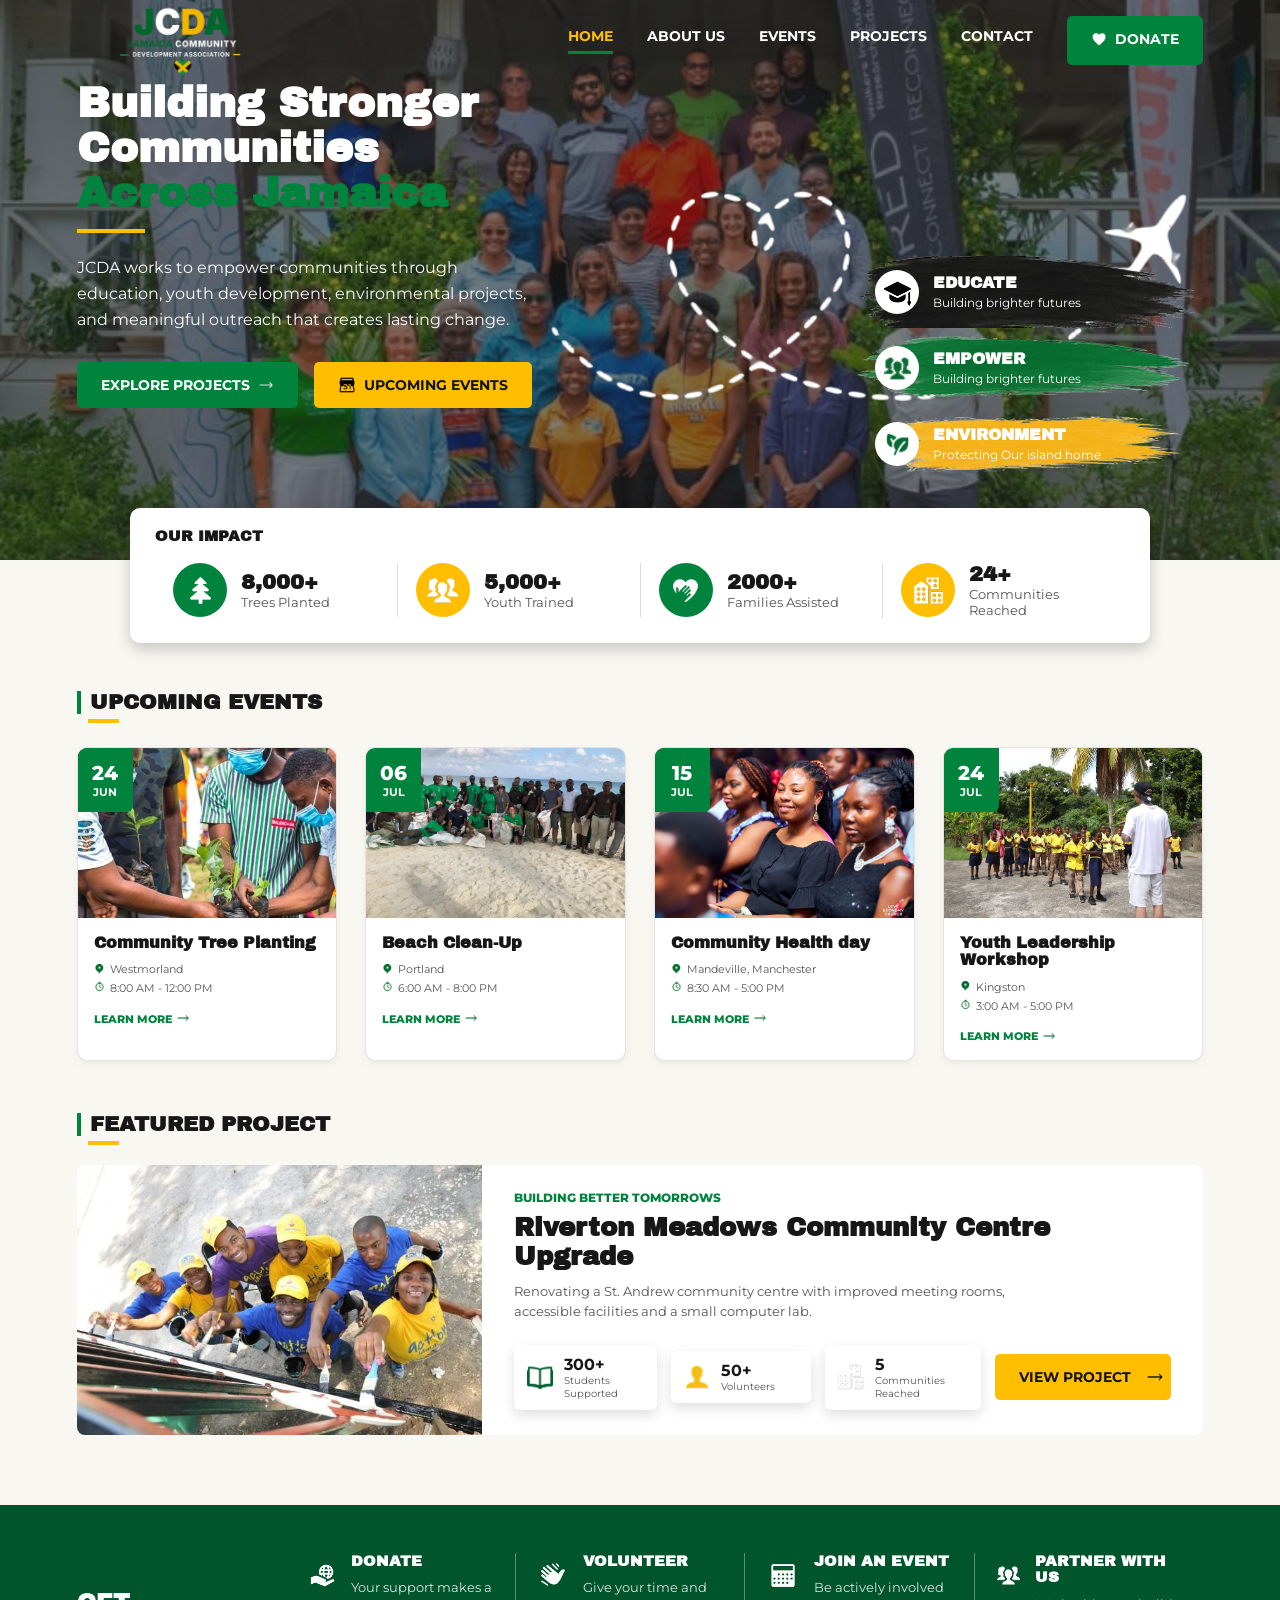
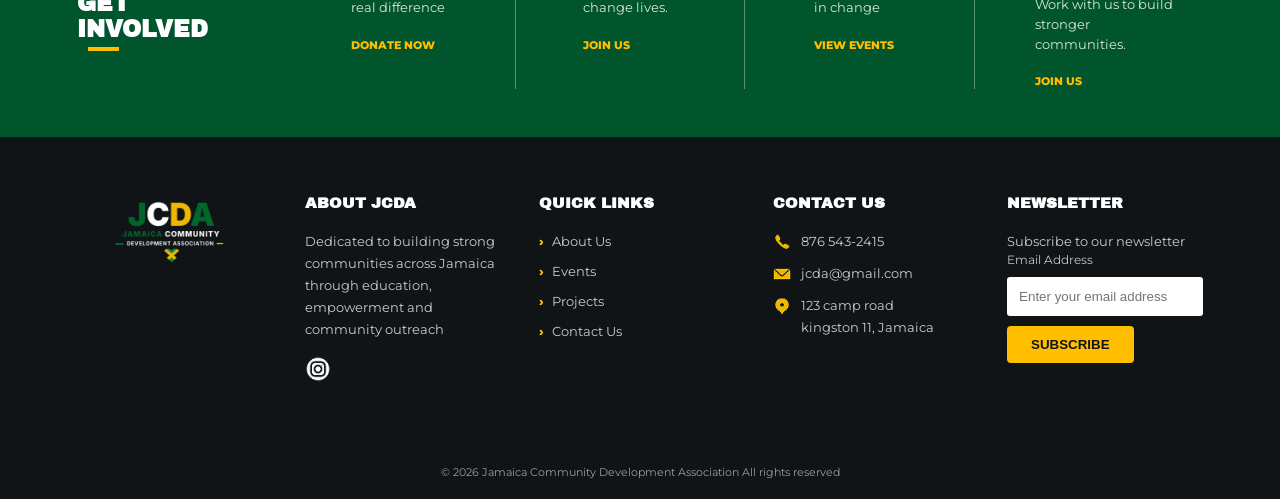
==== commit b6246657: "Improve JCDA website consistency and contrast" ====
--- a/index.html
+++ b/index.html
@@ -5,6 +5,7 @@
     <meta name="viewport" content="width=device-width, initial-scale=1.0" />
     <title>Home Page | JCDA</title>
     <link rel="stylesheet" href="css/style.css" />
+    <link rel="icon" href="images/jcda-logo.png" type="image/png" />
   </head>
 
   <body>
@@ -19,7 +20,7 @@
           <nav class="nav-menu">
             <ul class="nav-list">
               <li class="nav-items"><a class="nav-links active" href="index.html">Home</a></li>
-              <li class="nav-items"><a class="nav-links" href="about.html">About</a></li>
+              <li class="nav-items"><a class="nav-links" href="about.html">About Us</a></li>
               <li class="nav-items"><a class="nav-links" href="events.html">Events</a></li>
               <li class="nav-items"><a class="nav-links" href="projects-gallery.html">Projects</a></li>
               <li class="nav-items"><a class="nav-links" href="contact.html">Contact</a></li>
@@ -31,7 +32,7 @@
           <h1 class="hero-text">Building Stronger Communities <span>Across Jamaica</span></h1>
           <div class="underline"></div>
           <p>
-            JCDA works to empower communities through education, youth development, environmental products, and
+            JCDA works to empower communities through education, youth development, environmental projects, and
             meaningful outreach that creates lasting change.
           </p>
           <div class="hero-btn">
@@ -217,12 +218,11 @@
                     building Better Tomorrows
                 </p>
 
-                <h3>Riverton Learning Centre</h3>
+                <h3>Riverton Meadows Community Centre Upgrade</h3>
 
                 <p class="featured-description">
-                    JCDA works to empower communities through education,
-                    youth development, environmental projects and meaningful
-                    outreach that creates lasting change.
+                    Renovating a St. Andrew community centre with improved meeting
+                    rooms, accessible facilities and a small computer lab.
                 </p>
 
                 <div class="project-stat-list">
@@ -245,7 +245,7 @@
                     </article>
 
                     <article class="project-stat-items">
-                        <img src="images/icons/communities-reached-icon.png" alt="">
+                        <img src="images/icons/Downtown_white.png" alt="">
 
                         <div>
                             <h4>5</h4>
@@ -278,7 +278,7 @@
                     <div class="involved-text">
                         <h3>Donate</h3>
                         <p>Your support makes a real difference</p>
-                        <a href="#contact" class="involved-link">
+                        <a href="contact.html" class="involved-link">
                             Donate Now
                         </a>
                     </div>
@@ -294,7 +294,7 @@
                             <h3>Volunteer</h3>
                             <p>Give your time and change lives.</p>
 
-                            <a href="#contact" class="involved-link">
+                            <a href="contact.html" class="involved-link">
                                 Join Us
                             </a>
                         </div>
@@ -323,7 +323,7 @@
                             <h3>Partner With Us</h3>
                             <p>Work with us to build stronger communities.</p>
 
-                            <a href="#contact" class="involved-link">
+                            <a href="contact.html" class="involved-link">
                                 Join Us
                             </a>
                         </div>
@@ -333,8 +333,6 @@
 
     </section>
     </main>
-
-
     <footer class="footer-section">
         <div class="section-content footer-content">
             <div class="footer-logo">
@@ -346,13 +344,12 @@
             <div class="footer-items" id="about">
                 <h2>About JCDA</h2>
                 <p>
-                    Dedicated to building strong comunities across Jamaica through education, empowement and community outreach
+                    Dedicated to building strong communities across Jamaica through education, empowerment and community outreach
 
                 </p>
 
                 <div class="social-links">
-                    <a href="https://www.facebook.com/" target="_blank" rel="noopener noreferrer"><img src="images/icons/Facebook.png" alt="Facebook"></a>
-                    <a href="https://www.instagram.com/" target="_blank" rel="noopener noreferrer"><img src="images/icons/Instagram Circle.png" alt="Instagram"></a>
+                    <a href="https://www.instagram.com/jcda_project/" target="_blank" rel="noopener noreferrer" aria-label="JCDA Instagram page"><img src="images/icons/Instagram Circle.png" alt="Instagram"></a>
                 </div>
 
             </div>
@@ -361,10 +358,10 @@
                 <h2>Quick Links</h2>
 
                 <ul class="footer-list">
-                        <li><a href="#about">About us</a></li>
-                        <li><a href="#events">Events</a></li>
-                        <li><a href="#featured-project">Projects</a></li>
-                        <li><a href="#contact">Contact Us</a></li>
+                        <li><a href="about.html">About Us</a></li>
+                        <li><a href="events.html">Events</a></li>
+                        <li><a href="projects-gallery.html">Projects</a></li>
+                        <li><a href="contact.html">Contact Us</a></li>
 
                 </ul>
             </div>
@@ -400,24 +397,26 @@
                 <p>Subscribe to our newsletter </p>
                     <form class="newsletter-form">
                         <label for="newsletter-email">
-                            email address
+                            Email address
                         </label>
 
-                        <input type="email" name="" id="" placeholder="Enter your email address">
+                        <input type="email" name="newsletter-email" id="newsletter-email" placeholder="Enter your email address">
 
                         <button type="submit" class="subscribe-btn">
                             Subscribe
                         </button>
+                        <p class="form-feedback" aria-live="polite"></p>
                     </form>
             </div>
 
         </div>
         <div class="footer-bottom">
             <p>
-                &copy; 2026 Jamaica Communication Development Association All reight reserved
+                &copy; 2026 Jamaica Community Development Association All rights reserved
             </p>
         </div>
         
     </footer>
+    <script src="js/script.js"></script>
   </body>
 </html>
--- a/css/style.css
+++ b/css/style.css
@@ -2106,4 +2106,466 @@
     .event-theme-content {
         padding-bottom: 30px;
     }
+}
+
+/* shared keyboard and form feedback styles */
+a:focus-visible,
+button:focus-visible,
+input:focus-visible,
+select:focus-visible,
+textarea:focus-visible {
+    outline: 3px solid var(--gold);
+    outline-offset: 3px;
+}
+
+.form-feedback {
+    min-height: 18px;
+    font-size: 12px;
+}
+
+.form-feedback.success {
+    color: var(--green-light);
+}
+
+.form-feedback.error {
+    color: #b42318;
+}
+
+/* about page styles */
+.about-header-bg {
+    min-height: 470px;
+    background-image: url('../images/event_header_bg.jpg');
+    background-position: center;
+}
+
+.about-header-bg .hero-content {
+    min-height: 470px;
+}
+
+.about-hero {
+    width: 52%;
+    padding: 105px 0 60px;
+    color: var(--white);
+}
+
+.about-hero h1 {
+    margin: 10px 0 15px;
+    font-size: 42px;
+}
+
+.about-hero>p:last-child {
+    max-width: 570px;
+    color: rgba(255, 255, 255, 0.9);
+    font-size: 16px;
+    line-height: 1.65;
+}
+
+.about-intro-section,
+.about-values-section,
+.about-achievements-section {
+    padding: 70px 0;
+}
+
+.about-intro-grid,
+.about-purpose-grid {
+    display: grid;
+    grid-template-columns: repeat(2, 1fr);
+    gap: 42px;
+    align-items: center;
+}
+
+.about-intro-image img {
+    width: 100%;
+    height: 340px;
+    object-fit: cover;
+    border-radius: 10px;
+    box-shadow: 0 8px 18px rgba(0, 0, 0, 0.14);
+}
+
+.about-intro-content>p,
+.about-purpose-card p,
+.about-value-card p,
+.about-cta-content p {
+    color: var(--text-muted);
+    font-size: 14px;
+    line-height: 1.7;
+    margin-bottom: 16px;
+}
+
+.about-intro-content .btn {
+    margin-top: 10px;
+}
+
+.about-purpose-section {
+    padding: 0 0 70px;
+}
+
+.about-purpose-card {
+    padding: 32px;
+    background-color: var(--white);
+    border-radius: 10px;
+    box-shadow: 0 5px 14px rgba(0, 0, 0, 0.08);
+}
+
+.about-purpose-card h2,
+.about-value-card h3 {
+    color: var(--text-dark);
+    margin: 18px 0 10px;
+    font-size: 22px;
+}
+
+.about-values-section {
+    background-color: var(--white);
+}
+
+.about-values-list {
+    display: flex;
+    gap: 28px;
+}
+
+.about-value-card {
+    flex: 1 1 0;
+    padding: 25px;
+}
+
+.about-value-card h3 {
+    font-size: 18px;
+}
+
+.about-achievements-section .impact-content {
+    width: 100%;
+}
+
+.about-cta-section {
+    padding: 42px 0;
+    background-color: #fff4cf;
+}
+
+.about-cta-content {
+    display: flex;
+    align-items: center;
+    justify-content: space-between;
+    gap: 25px;
+}
+
+.about-cta-content h2 {
+    color: var(--text-dark);
+    font-size: 25px;
+    margin-bottom: 8px;
+}
+
+.about-cta-content p {
+    margin-bottom: 0;
+}
+
+@media (max-width: 768px) {
+
+    .about-header-bg,
+    .about-header-bg .hero-content {
+        min-height: 520px;
+    }
+
+    .about-hero {
+        width: 100%;
+        padding-top: 85px;
+        text-align: center;
+    }
+
+    .about-hero h1 {
+        font-size: 34px;
+    }
+
+    .about-intro-grid,
+    .about-purpose-grid {
+        grid-template-columns: 1fr;
+    }
+
+    .about-values-list {
+        flex-direction: column;
+    }
+
+    .about-cta-content {
+        align-items: flex-start;
+        flex-direction: column;
+    }
+}
+
+@media (max-width: 520px) {
+
+    .about-intro-section,
+    .about-values-section,
+    .about-achievements-section {
+        padding: 48px 0;
+    }
+
+    .about-intro-image img {
+        height: 250px;
+    }
+
+    .about-purpose-card,
+    .about-value-card {
+        padding: 22px;
+    }
+}
+
+/* contact page styles */
+.contact-header-bg {
+    min-height: 430px;
+    background-image: url('../images/home_banner_img.png');
+    background-position: center;
+}
+
+.contact-header-bg .hero-content {
+    min-height: 430px;
+}
+
+.contact-hero {
+    width: 55%;
+    padding: 110px 0 60px;
+    color: var(--white);
+}
+
+.contact-hero h1 {
+    margin: 10px 0 15px;
+    font-size: 44px;
+}
+
+.contact-hero>p:last-child {
+    max-width: 520px;
+    color: rgba(255, 255, 255, 0.9);
+    font-size: 16px;
+    line-height: 1.65;
+}
+
+.contact-section {
+    padding: 70px 0;
+}
+
+.contact-grid {
+    display: grid;
+    grid-template-columns: 0.85fr 1.15fr;
+    gap: 48px;
+    align-items: start;
+}
+
+.contact-information>p {
+    color: var(--text-muted);
+    font-size: 14px;
+    line-height: 1.7;
+    margin-bottom: 28px;
+}
+
+.contact-page-list {
+    display: flex;
+    flex-direction: column;
+    gap: 18px;
+    color: var(--text-muted);
+    font-style: normal;
+}
+
+.contact-page-list p {
+    display: flex;
+    gap: 14px;
+    line-height: 1.65;
+}
+
+.contact-page-list img {
+    width: 25px;
+    height: 25px;
+    flex: 0 0 25px;
+    object-fit: contain;
+}
+
+.contact-page-list span {
+    display: flex;
+    flex-direction: column;
+    font-size: 14px;
+}
+
+.contact-page-list strong {
+    color: var(--text-dark);
+    font-size: 13px;
+    text-transform: uppercase;
+}
+
+.contact-page-list a {
+    color: var(--primary-green);
+}
+
+.contact-note {
+    margin-top: 34px;
+    padding: 20px;
+    border-left: 4px solid var(--gold);
+    background-color: #fff4cf;
+}
+
+.contact-note h3 {
+    color: var(--text-dark);
+    font-size: 16px;
+    margin-bottom: 7px;
+}
+
+.contact-note p {
+    color: var(--text-muted);
+    font-size: 13px;
+}
+
+.contact-form {
+    padding: 32px;
+    background-color: var(--white);
+    border-radius: 10px;
+    box-shadow: 0 6px 18px rgba(0, 0, 0, 0.12);
+}
+
+.contact-form h2 {
+    color: var(--text-dark);
+    font-size: 25px;
+    margin-bottom: 8px;
+}
+
+.contact-form-intro {
+    color: var(--text-muted);
+    font-size: 13px;
+    line-height: 1.6;
+    margin-bottom: 22px;
+}
+
+.contact-form-row {
+    display: grid;
+    grid-template-columns: repeat(2, 1fr);
+    gap: 18px;
+}
+
+.form-field {
+    margin-bottom: 18px;
+}
+
+.form-field label {
+    display: block;
+    color: var(--text-dark);
+    font-size: 13px;
+    font-weight: 700;
+    margin-bottom: 7px;
+}
+
+.form-field input,
+.form-field textarea {
+    width: 100%;
+    padding: 12px 13px;
+    color: var(--text-dark);
+    background-color: #fbfbf8;
+    border: 1px solid rgba(85, 85, 85, 0.25);
+    border-radius: 4px;
+    font: inherit;
+    resize: vertical;
+}
+
+.form-field input:focus,
+.form-field textarea:focus {
+    border-color: var(--primary-green);
+    outline: none;
+}
+
+.form-field.invalid input,
+.form-field.invalid textarea {
+    border-color: #b42318;
+}
+
+.field-error {
+    min-height: 17px;
+    color: #b42318;
+    font-size: 11px;
+    margin-top: 4px;
+}
+
+.contact-form-feedback {
+    min-height: 20px;
+    color: var(--primary-green);
+    font-size: 13px;
+    font-weight: 700;
+    margin-top: 14px;
+}
+
+.contact-form-feedback.error {
+    color: #b42318;
+}
+
+.contact-help-section {
+    padding: 0 0 72px;
+}
+
+.contact-help-grid {
+    display: flex;
+    gap: 28px;
+}
+
+.contact-help-card {
+    flex: 1 1 0;
+    padding: 26px;
+}
+
+.contact-help-card h2 {
+    color: var(--text-dark);
+    font-size: 18px;
+    margin: 18px 0 10px;
+}
+
+.contact-help-card p {
+    color: var(--text-muted);
+    font-size: 13px;
+    line-height: 1.6;
+}
+
+@media (max-width: 768px) {
+
+    .contact-header-bg,
+    .contact-header-bg .hero-content {
+        min-height: 480px;
+    }
+
+    .contact-hero {
+        width: 100%;
+        padding-top: 95px;
+        text-align: center;
+    }
+
+    .contact-hero h1 {
+        font-size: 36px;
+    }
+
+    .contact-grid {
+        grid-template-columns: 1fr;
+        gap: 38px;
+    }
+
+    .contact-help-grid {
+        flex-direction: column;
+    }
+}
+
+@media (max-width: 520px) {
+    .contact-section {
+        padding: 48px 0;
+    }
+
+    .contact-form {
+        padding: 22px 18px;
+    }
+
+    .contact-form-row {
+        grid-template-columns: 1fr;
+        gap: 0;
+    }
+}
+
+@media (prefers-reduced-motion: reduce) {
+
+    *,
+    *::before,
+    *::after {
+        scroll-behavior: auto !important;
+        transition-duration: 0.01ms !important;
+        animation-duration: 0.01ms !important;
+        animation-iteration-count: 1 !important;
+    }
 }
